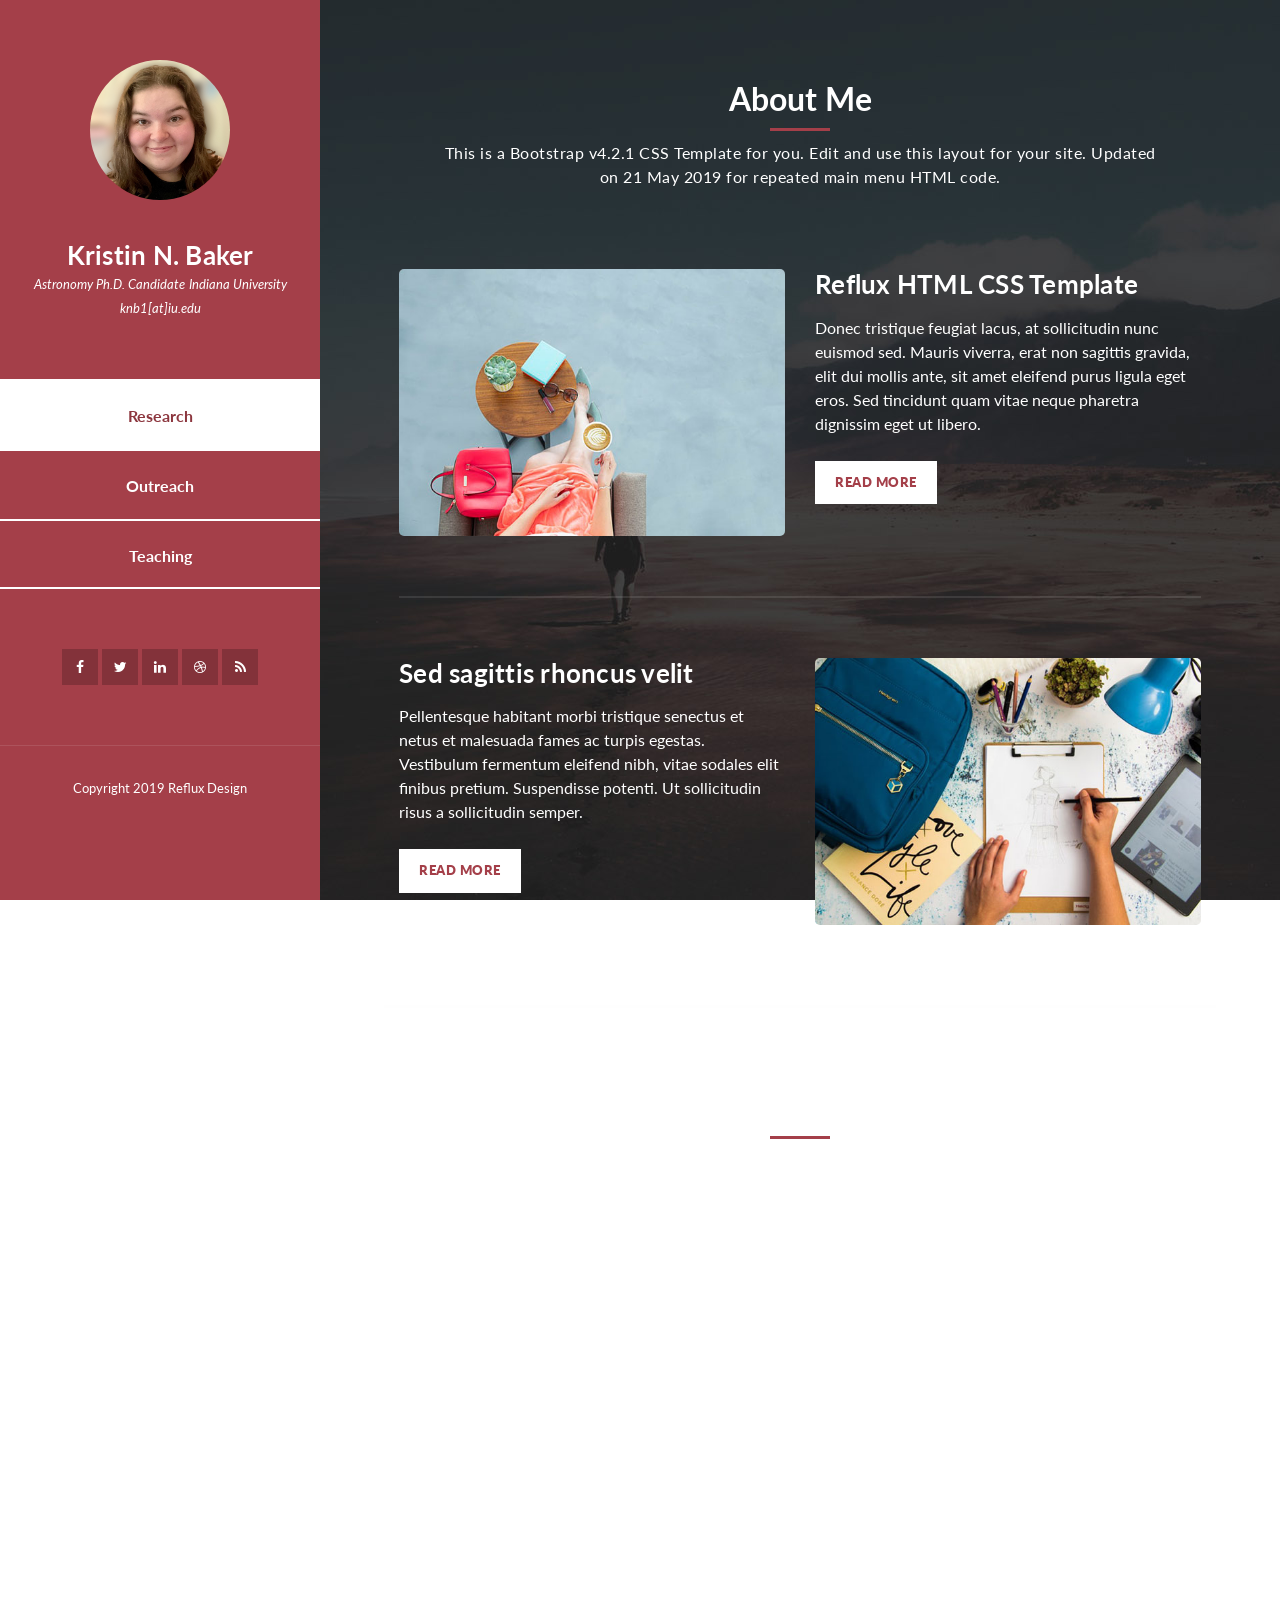
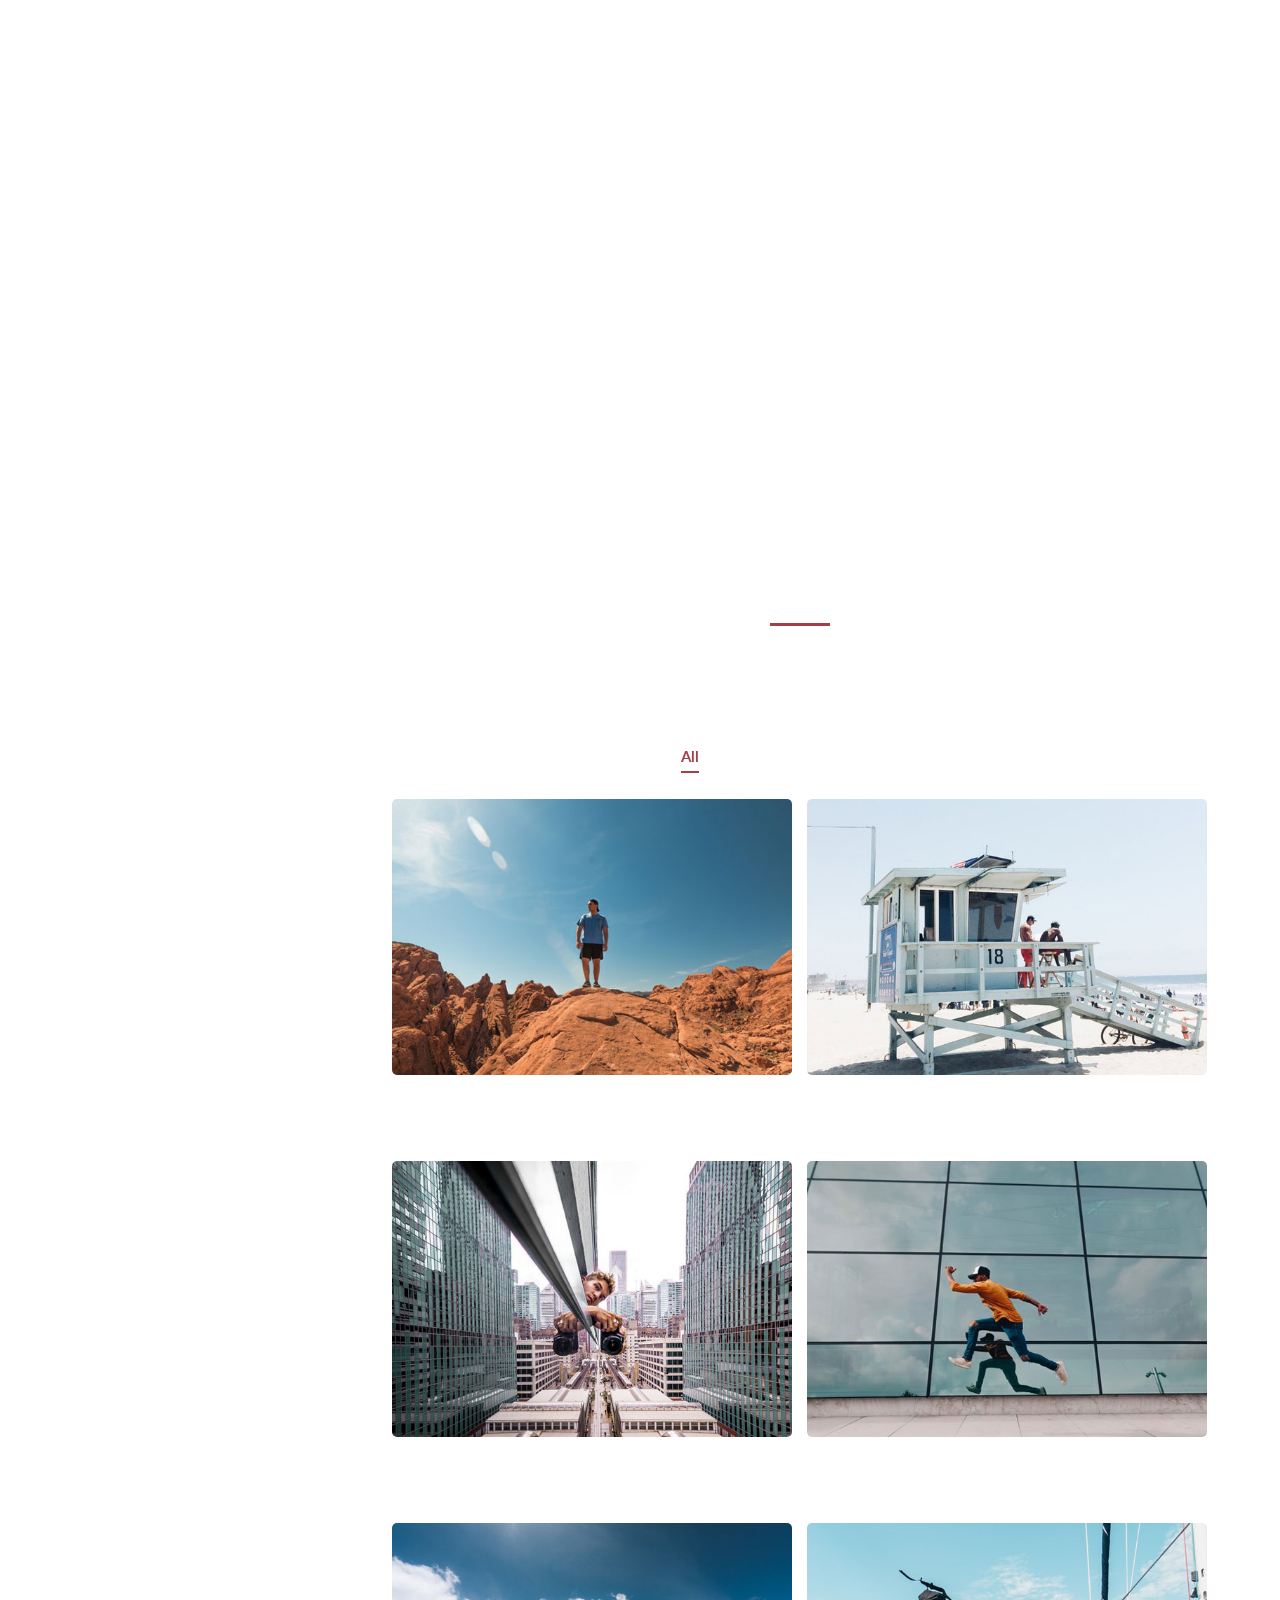
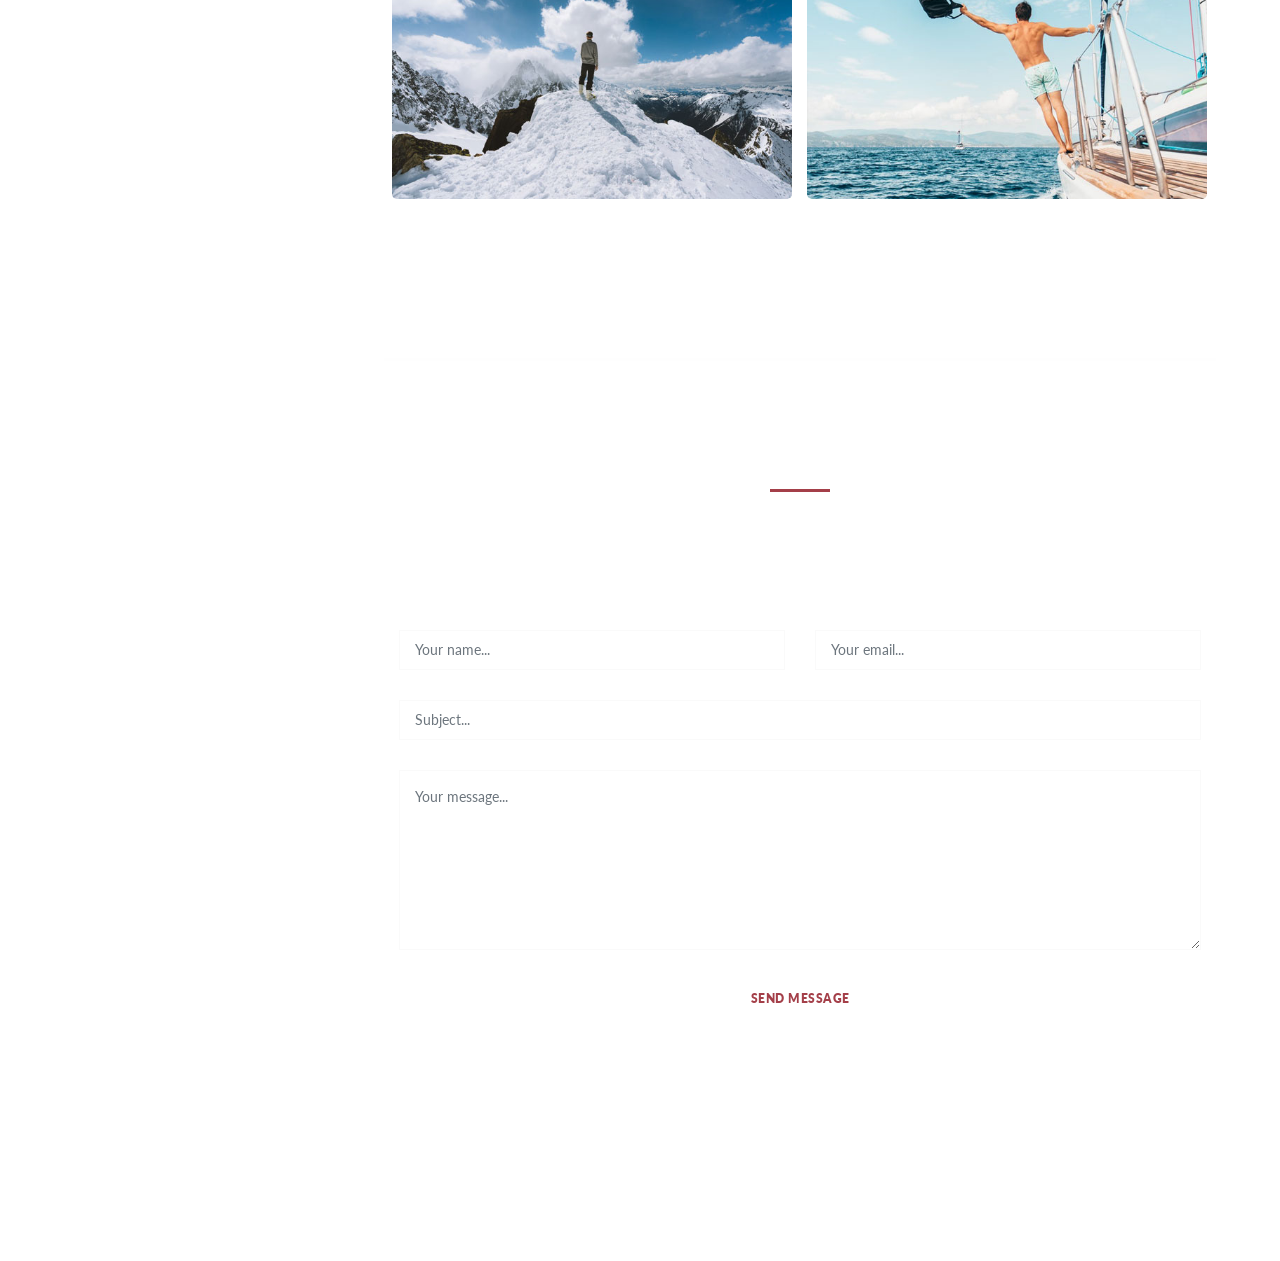
==== index.html @ 273fabc2 "Update index.html" ====
<!DOCTYPE html>
<html lang="en">
  <head>
    <meta charset="utf-8" />
    <meta
      name="viewport"
      content="width=device-width, initial-scale=1, shrink-to-fit=no"
    />
    <meta name="description" content="" />
    <meta name="author" content="" />
    <link
      href="https://fonts.googleapis.com/css?family=Lato:100,300,400,700,900"
      rel="stylesheet"
    />

    <title>Reflux HTML CSS Template</title>
<!--
Reflux Template
https://templatemo.com/tm-531-reflux
-->
    <!-- Bootstrap core CSS -->
    <link href="vendor/bootstrap/css/bootstrap.min.css" rel="stylesheet" />

    <!-- Additional CSS Files -->
    <link rel="stylesheet" href="assets/css/fontawesome.css" />
    <link rel="stylesheet" href="assets/css/templatemo-style.css" />
    <link rel="stylesheet" href="assets/css/owl.css" />
    <link rel="stylesheet" href="assets/css/lightbox.css" />
  </head>

  <body>
    <div id="page-wraper">
      <!-- Sidebar Menu -->
      <div class="responsive-nav">
        <i class="fa fa-bars" id="menu-toggle"></i>
        <div id="menu" class="menu">
          <i class="fa fa-times" id="menu-close"></i>
          <div class="container">
            <div class="image">
              <a href="#"><img src="images/headshot1.png" alt="" /></a>
            </div>
            <div class="author-content">
              <h4>Kristin N. Baker</h4>
              <span>Astronomy Ph.D. Candidate</span>
              <span>Indiana University</span>
              <span>knb1[at]iu.edu</span>

            </div>
            <nav class="main-nav" role="navigation">
              <ul class="main-menu">
                <li><a href="#section1">Research</a></li>
                <li><a href="#section2">Outreach</a></li>
                <li><a href="#section3">Teaching</a></li>
                <!-- <li><a href="#section4">Contact Me</a></li> -->
              </ul>
            </nav>
            <div class="social-network">
              <ul class="soial-icons">
                <li>
                  <a href="https://fb.com/templatemo"
                    ><i class="fa fa-facebook"></i
                  ></a>
                </li>
                <li>
                  <a href="#"><i class="fa fa-twitter"></i></a>
                </li>
                <li>
                  <a href="#"><i class="fa fa-linkedin"></i></a>
                </li>
                <li>
                  <a href="#"><i class="fa fa-dribbble"></i></a>
                </li>
                <li>
                  <a href="#"><i class="fa fa-rss"></i></a>
                </li>
              </ul>
            </div>
            <div class="copyright-text">
              <p>Copyright 2019 Reflux Design</p>
            </div>
          </div>
        </div>
      </div>

      <section class="section about-me" data-section="section1">
        <div class="container">
          <div class="section-heading">
            <h2>About Me</h2>
            <div class="line-dec"></div>
            <span
              >This is a Bootstrap v4.2.1 CSS Template for you. Edit and use
              this layout for your site. Updated on 21 May 2019 for repeated main menu HTML code.</span
            >
          </div>
          <div class="left-image-post">
            <div class="row">
              <div class="col-md-6">
                <div class="left-image">
                  <img src="assets/images/left-image.jpg" alt="" />
                </div>
              </div>
              <div class="col-md-6">
                <div class="right-text">
                  <h4>Reflux HTML CSS Template</h4>
                  <p>
                    Donec tristique feugiat lacus, at sollicitudin nunc euismod
                    sed. Mauris viverra, erat non sagittis gravida, elit dui
                    mollis ante, sit amet eleifend purus ligula eget eros. Sed
                    tincidunt quam vitae neque pharetra dignissim eget ut
                    libero.
                  </p>
                  <div class="white-button">
                    <a href="#">Read More</a>
                  </div>
                </div>
              </div>
            </div>
          </div>
          <div class="right-image-post">
            <div class="row">
              <div class="col-md-6">
                <div class="left-text">
                  <h4>Sed sagittis rhoncus velit</h4>
                  <p>
                    Pellentesque habitant morbi tristique senectus et netus et
                    malesuada fames ac turpis egestas. Vestibulum fermentum
                    eleifend nibh, vitae sodales elit finibus pretium.
                    Suspendisse potenti. Ut sollicitudin risus a sollicitudin
                    semper.
                  </p>
                  <div class="white-button">
                    <a href="#">Read More</a>
                  </div>
                </div>
              </div>
              <div class="col-md-6">
                <div class="right-image">
                  <img src="assets/images/right-image.jpg" alt="" />
                </div>
              </div>
            </div>
          </div>
        </div>
      </section>

      <section class="section my-services" data-section="section2">
        <div class="container">
          <div class="section-heading">
            <h2>What I’m good at?</h2>
            <div class="line-dec"></div>
            <span
              >Curabitur leo felis, rutrum vitae varius eu, malesuada a tortor.
              Vestibulum congue leo et tellus aliquam, eu viverra nulla semper.
              Nullam eu faucibus diam. Donec eget massa ante.</span
            >
          </div>
          <div class="row">
            <div class="col-md-6">
              <div class="service-item">
                <div class="first-service-icon service-icon"></div>
                <h4>HTML5 &amp; CSS3</h4>
                <p>
                  Phasellus non convallis dolor. Integer tempor hendrerit arcu
                  at bibendum. Sed ac ante non metus vehicula congue quis eget
                  eros.
                </p>
              </div>
            </div>
            <div class="col-md-6">
              <div class="service-item">
                <div class="second-service-icon service-icon"></div>
                <h4>Creative Ideas</h4>
                <p>
                  Proin lacus massa, eleifend sed fermentum in, dignissim vel
                  metus. Nunc accumsan leo nec felis porttitor, ultricies
                  faucibus purus mollis.
                </p>
              </div>
            </div>
            <div class="col-md-6">
              <div class="service-item">
                <div class="third-service-icon service-icon"></div>
                <h4>Easy Customize</h4>
                <p>
                  Integer suscipit condimentum aliquet. Nam quis risus metus.
                  Nullam faucibus quam eget arcu pretium tincidunt. Nam libero
                  dui.
                </p>
              </div>
            </div>
            <div class="col-md-6">
              <div class="service-item">
                <div class="fourth-service-icon service-icon"></div>
                <h4>Admin Dashboard</h4>
                <p>
                  Vivamus et dui a massa venenatis fringilla. Proin lacus massa,
                  eleifend sed fermentum in, dignissim vel metus. Nunc accumsan
                  leo nec felis porttitor.
                </p>
              </div>
            </div>
          </div>
        </div>
      </section>

      <section class="section my-work" data-section="section3">
        <div class="container">
          <div class="section-heading">
            <h2>My Work</h2>
            <div class="line-dec"></div>
            <span
              >Aenean sollicitudin ex mauris, lobortis lobortis diam euismod sit
              amet. Duis ac elit vulputate, lobortis arcu quis, vehicula
              mauris.</span
            >
          </div>
          <div class="row">
            <div class="isotope-wrapper">
              <form class="isotope-toolbar">
                <label
                  ><input
                    type="radio"
                    data-type="*"
                    checked=""
                    name="isotope-filter"
                  />
                  <span>all</span></label
                >
                <label
                  ><input
                    type="radio"
                    data-type="people"
                    name="isotope-filter"
                  />
                  <span>people</span></label
                >
                <label
                  ><input
                    type="radio"
                    data-type="nature"
                    name="isotope-filter"
                  />
                  <span>nature</span></label
                >
                <label
                  ><input
                    type="radio"
                    data-type="animals"
                    name="isotope-filter"
                  />
                  <span>animals</span></label
                >
              </form>
              <div class="isotope-box">
                <div class="isotope-item" data-type="nature">
                  <figure class="snip1321">
                    <img
                      src="assets/images/portfolio-01.jpg"
                      alt="sq-sample26"
                    />
                    <figcaption>
                      <a
                        href="assets/images/portfolio-01.jpg"
                        data-lightbox="image-1"
                        data-title="Caption"
                        ><i class="fa fa-search"></i
                      ></a>
                      <h4>First Title</h4>
                      <span>free to use our template</span>
                    </figcaption>
                  </figure>
                </div>

                <div class="isotope-item" data-type="people">
                  <figure class="snip1321">
                    <img
                      src="assets/images/portfolio-02.jpg"
                      alt="sq-sample26"
                    />
                    <figcaption>
                      <a
                        href="assets/images/portfolio-02.jpg"
                        data-lightbox="image-1"
                        data-title="Caption"
                        ><i class="fa fa-search"></i
                      ></a>
                      <h4>Second Title</h4>
                      <span>please tell your friends</span>
                    </figcaption>
                  </figure>
                </div>

                <div class="isotope-item" data-type="animals">
                  <figure class="snip1321">
                    <img
                      src="assets/images/portfolio-03.jpg"
                      alt="sq-sample26"
                    />
                    <figcaption>
                      <a
                        href="assets/images/portfolio-03.jpg"
                        data-lightbox="image-1"
                        data-title="Caption"
                        ><i class="fa fa-search"></i
                      ></a>
                      <h4>Item Third</h4>
                      <span>customize anything</span>
                    </figcaption>
                  </figure>
                </div>

                <div class="isotope-item" data-type="people">
                  <figure class="snip1321">
                    <img
                      src="assets/images/portfolio-04.jpg"
                      alt="sq-sample26"
                    />
                    <figcaption>
                      <a
                        href="assets/images/portfolio-04.jpg"
                        data-lightbox="image-1"
                        data-title="Caption"
                        ><i class="fa fa-search"></i
                      ></a>
                      <h4>Item Fourth</h4>
                      <span>Re-distribution not allowed</span>
                    </figcaption>
                  </figure>
                </div>

                <div class="isotope-item" data-type="nature">
                  <figure class="snip1321">
                    <img
                      src="assets/images/portfolio-05.jpg"
                      alt="sq-sample26"
                    />
                    <figcaption>
                      <a
                        href="assets/images/portfolio-05.jpg"
                        data-lightbox="image-1"
                        data-title="Caption"
                        ><i class="fa fa-search"></i
                      ></a>
                      <h4>Fifth Awesome</h4>
                      <span>Ut sollicitudin risus</span>
                    </figcaption>
                  </figure>
                </div>

                <div class="isotope-item" data-type="animals">
                  <figure class="snip1321">
                    <img
                      src="assets/images/portfolio-06.jpg"
                      alt="sq-sample26"
                    />
                    <figcaption>
                      <a
                        href="assets/images/portfolio-06.jpg"
                        data-lightbox="image-1"
                        data-title="Caption"
                        ><i class="fa fa-search"></i
                      ></a>
                      <h4>Awesome Sixth</h4>
                      <span>Donec eget massa ante</span>
                    </figcaption>
                  </figure>
                </div>
              </div>
            </div>
          </div>
        </div>
      </section>

      <section class="section contact-me" data-section="section4">
        <div class="container">
          <div class="section-heading">
            <h2>Contact Me</h2>
            <div class="line-dec"></div>
            <span
              >Fusce eget nibh nec justo interdum condimentum. Morbi justo ex,
              efficitur at ante ac, tincidunt maximus ligula. Lorem ipsum dolor
              sit amet, consectetur adipiscing elit.</span
            >
          </div>
          <div class="row">
            <div class="right-content">
              <div class="container">
                <form id="contact" action="" method="post">
                  <div class="row">
                    <div class="col-md-6">
                      <fieldset>
                        <input
                          name="name"
                          type="text"
                          class="form-control"
                          id="name"
                          placeholder="Your name..."
                          required=""
                        />
                      </fieldset>
                    </div>
                    <div class="col-md-6">
                      <fieldset>
                        <input
                          name="email"
                          type="text"
                          class="form-control"
                          id="email"
                          placeholder="Your email..."
                          required=""
                        />
                      </fieldset>
                    </div>
                    <div class="col-md-12">
                      <fieldset>
                        <input
                          name="subject"
                          type="text"
                          class="form-control"
                          id="subject"
                          placeholder="Subject..."
                          required=""
                        />
                      </fieldset>
                    </div>
                    <div class="col-md-12">
                      <fieldset>
                        <textarea
                          name="message"
                          rows="6"
                          class="form-control"
                          id="message"
                          placeholder="Your message..."
                          required=""
                        ></textarea>
                      </fieldset>
                    </div>
                    <div class="col-md-12">
                      <fieldset>
                        <button type="submit" id="form-submit" class="button">
                          Send Message
                        </button>
                      </fieldset>
                    </div>
                  </div>
                </form>
              </div>
            </div>
          </div>
        </div>
      </section>
    </div>

    <!-- Scripts -->
    <!-- Bootstrap core JavaScript -->
    <script src="vendor/jquery/jquery.min.js"></script>
    <script src="vendor/bootstrap/js/bootstrap.bundle.min.js"></script>

    <script src="assets/js/isotope.min.js"></script>
    <script src="assets/js/owl-carousel.js"></script>
    <script src="assets/js/lightbox.js"></script>
    <script src="assets/js/custom.js"></script>
    <script>
      //according to loftblog tut
      $(".main-menu li:first").addClass("active");

      var showSection = function showSection(section, isAnimate) {
        var direction = section.replace(/#/, ""),
          reqSection = $(".section").filter(
            '[data-section="' + direction + '"]'
          ),
          reqSectionPos = reqSection.offset().top - 0;

        if (isAnimate) {
          $("body, html").animate(
            {
              scrollTop: reqSectionPos
            },
            800
          );
        } else {
          $("body, html").scrollTop(reqSectionPos);
        }
      };

      var checkSection = function checkSection() {
        $(".section").each(function() {
          var $this = $(this),
            topEdge = $this.offset().top - 80,
            bottomEdge = topEdge + $this.height(),
            wScroll = $(window).scrollTop();
          if (topEdge < wScroll && bottomEdge > wScroll) {
            var currentId = $this.data("section"),
              reqLink = $("a").filter("[href*=\\#" + currentId + "]");
            reqLink
              .closest("li")
              .addClass("active")
              .siblings()
              .removeClass("active");
          }
        });
      };

      $(".main-menu").on("click", "a", function(e) {
        e.preventDefault();
        showSection($(this).attr("href"), true);
      });

      $(window).scroll(function() {
        checkSection();
      });
    </script>
  </body>
</html>
---- assets/css/templatemo-style.css ----
/*

Reflux Template

https://templatemo.com/tm-531-reflux

*/

@import url(fontawesome.css);
@import url("https://fonts.googleapis.com/css?family=Lato:100,300,400,700,900");
body {
    font-family: 'Lato', sans-serif;
}

#page-wraper {
    background: url(../images/page-bg.jpg) no-repeat center center fixed;
    -webkit-background-size: cover;
    -moz-background-size: cover;
    -o-background-size: cover;
    background-size: cover;
    width: 100%;
}


/* Basic */

body {
    overflow-x: hidden;
}

input,
select,
textarea {
    outline: none;
}

a,
a:hover {
    text-decoration: none;
}

p {
    font-size: 16px;
    line-height: 24px;
    color: #fff;
}

h4 {
    font-size: 26px;
    font-weight: 700;
    color: #fff;
    letter-spacing: 0.25px;
}

img {
    width: 100%;
    overflow: hidden;
}

ul {
    padding: 0;
    margin: 0;
    list-style: none;
}

ul li {
    display: inline-block;
}

html {
    -webkit-box-sizing: border-box;
    -moz-box-sizing: border-box;
    box-sizing: border-box;
}

*,
*:before,
*:after {
    -webkit-box-sizing: inherit;
    -moz-box-sizing: inherit;
    box-sizing: inherit;
}

.clearfix {
    zoom: 1;
}

.clearfix:before,
.clearfix:after {
    content: "";
    display: table;
}

.clearfix:after {
    clear: both;
}

.container {
    margin: 0 auto;
}

.main-nav {
    text-align: center;
}

.main-nav li:last-child a {
    border-bottom: 2px solid #fff;
}

.main-nav li {
    display: block;
}

.main-nav li a {
    height: 70px;
    line-height: 70px;
    display: inline-block;
    font-size: 16px;
    font-weight: 700;
    color: #fff;
    width: 100%;
    transition: all 0.5s;
    border-top: 2px solid #fff;
}

.main-nav li:hover a,
.main-nav li.active a {
    background: #fff;
    color: #8c363e;
}

/* Sidebar Menu */

.menu .image {
    margin-top: 60px;
}

.menu .image img {
    width: 140px;
    height: 140px;
    border-radius: 50%;
    text-align: center;
}

.menu .author-content {
    margin: 40px 0px 60px 0px;
}

.menu .author-content h4 {
    margin-bottom: 0px;
}

.menu .author-content span {
    font-size: 13px;
    font-style: italic;
    color: #fff;
}

.menu .social-network {
    margin-top: 60px;
}

.menu .social-network ul li {
    margin: 0 3px;
}

.menu .social-network ul li a {
    width: 40px;
    height: 40px;
    display: inline-block;
    text-align: center;
    line-height: 40px;
    background-color: rgba(0, 0, 0, 0.2);
    color: #fff;
    font-size: 14px;
    transition: all 0.5s;
}

.menu .social-network ul li a:hover {
    background-color: #fff;
    color: #a43f49;
}

.menu .copyright-text {
    position: relative;
    margin-top: 60px;
}

.menu .copyright-text p {
    border-top: 1px solid rgba(250, 250, 250, 0.1);
    display: inline-block;
    width: 100%;
    padding-left: 30px;
    padding-right: 30px;
    padding-top: 30px;
    font-size: 13px;
}

.menu:before,
.menu:after {
    content: "";
    display: table;
}

.menu:after {
    clear: both;
}

.menu a {
    text-decoration: none;
    color: inherit;
}

.menu {
    text-align: center;
}

.menu::-webkit-scrollbar {
    display: none;
}

.menu {
    left: 10%;
  -webkit-transition: -webkit-transform 233ms cubic-bezier(0, 0, 0.21, 1);
  -webkit-overflow-scrolling: touch;
  background-color: #a43f49;
  box-sizing: border-box;
  height: 100vh;  
  max-height: 100vh !important;
  max-width: 80vw !important;
  min-width: 45px !important;
  outline: none;
  overflow-x: hidden !important;
  overflow-y: auto !important;
  padding: 0;
  position: fixed !important;
  top: calc(0px);  
  width: 20%;
  will-change: transform;
  z-index: 9999 !important;
}

.menu-toggle {
  color: #fff;
  cursor: pointer;
  font-size: 25px;
  position: fixed;
  right: 25px;
  top: 25px;
}

#menu-toggle {
    z-index: 999;
    cursor: pointer;
    position: fixed;
    top: 0;
    left: 0;
    color: #a43f49;
    background-color: #fff;
    width: 60px;
    height: 60px;
    text-align: center;
    display: inline-block;
    line-height: 60px;
}

.menu-close {
  cursor: pointer;
}

#menu-close {
    cursor: pointer;
    text-align: right;
    color: #a43f49;
    background-color: #fff;
    width: 100%;
    height: 60px;
    text-align: center;
    display: inline-block;
    line-height: 60px;
}


/* Section */

.section {
    color: #fff;
    width: 55%;
    right: 10%;
    left: 35%;
    position: relative;
    min-height: 100vh;
    padding-bottom: 80px;
    border-bottom: 3px solid rgba(250, 250, 250, 0.25);
}

.section-heading {
    text-align: center;
    padding: 80px 45px;
}

.section-heading h2 {
    font-size: 32px;
    font-weight: 700;
    color: #fff;
}

.section-heading .line-dec {
    width: 60px;
    height: 3px;
    background-color: #a43f49;
    margin: 10px auto;
}

.section-heading span {
    margin-top: 5px;
    font-size: 16px;
    color: #fff;
    letter-spacing: 0.5px;
}


/* Buttons */

.white-button a {
    display: inline-block;
    padding: 12px 20px;
    background-color: #fff;
    color: #a43f49;
    font-size: 13px;
    font-weight: 800;
    letter-spacing: 0.5px;
    text-transform: uppercase;
    transition: all 0.5s;
}

.white-button a:hover {
    background-color: #a43f49;
    color: #fff;
}

button {
    display: inline-block;
    padding: 10px 20px;
    background-color: #fff;
    color: #a43f49;
    font-size: 12px;
    font-weight: 800;
    letter-spacing: 0.5px;
    text-transform: uppercase;
    transition: all 0.5s;
    border: none;
    outline: none;
    cursor: pointer;
}

button:hover {
    outline: none;
    background-color: #a43f49;
    color: #fff;
}


/* Left & Right Post */

.right-image-post {
    margin-top: 60px;
    padding-top: 60px;
    border-top: 2px solid rgba(250, 250, 250, 0.1);
}

.left-image img,
.right-image img {
    border-radius: 5px;
}

.right-image-post h4,
.left-image-post h4 {
    margin-top: 30px;
}

.right-image-post p,
.left-image-post p {
    margin-top: 20px;
}

.right-image-post .white-button,
.left-image-post .white-button {
    margin-top: 30px;
}


/* Services */

.my-services .col-md-6 {
    padding-left: 5px;
    padding-right: 5px;
}

.service-item {
    margin-bottom: 10px;
    padding: 50px;
    background-color: rgba(250, 250, 250, 0.1);
    transition: all 0.5s;
}

.service-item h4 {
    transition: all 0.5s;
}

.service-item p {
    transition: all 0.5s;
}

.service-item:hover {
    background-color: rgba(250, 250, 250, 1);
}

.service-item:hover h4 {
    color: #1e1e1e;
}

.service-item:hover p {
    color: #4a4a4a;
}

.service-item .service-icon {
    width: 70px;
    height: 70px;
    display: inline-block;
    margin-bottom: 30px;
    background-size: cover;
    background-repeat: no-repeat;
    transition: all 0.5s;
}

.service-item .first-service-icon {
    background-image: url(../images/first-white-icon.png);
}

.service-item:hover .first-service-icon {
    background-image: url(../images/first-main-icon.png);
}

.service-item .second-service-icon {
    background-image: url(../images/second-white-icon.png);
}

.service-item:hover .second-service-icon {
    background-image: url(../images/second-main-icon.png);
}

.service-item .third-service-icon {
    background-image: url(../images/third-white-icon.png);
}

.service-item:hover .third-service-icon {
    background-image: url(../images/third-main-icon.png);
}

.service-item .fourth-service-icon {
    background-image: url(../images/fourth-white-icon.png);
}

.service-item:hover .fourth-service-icon {
    background-image: url(../images/fourth-main-icon.png);
}


/* My Work */

section.my-work .section-heading {
    text-align: center;
    padding: 80px 45px 50px 45px;
}

.isotope-wrapper {
    position: relative;
    width: 100%;
    margin: auto;
}

.isotope-toolbar input[type="radio"] {
    display: none;
}

.isotope-toolbar span {
    text-transform: capitalize;
    display: inline-block;
    margin-right: 15px;
    padding-bottom: 3px;
    font-size: 15px;
    font-weight: 700;
    border-bottom: 2px solid transparent;
    transform: ease-in-out 0.5s;
    cursor: pointer;
}

.isotope-toolbar input[type="radio"]:checked + span {
    color: #a43f49;
    border-bottom: 2px solid #a43f49;
}

.isotope-box {
    position: relative;
    width: 100%;
}

.isotope-toolbar {
    text-align: center;
    margin: 10px;
}

.isotope-toolbar p {
    border-top: 1px solid #fff;
    padding-top: 15px;
}

.isotope-toolbar a {
    color: #fff;
}

.isotope-item {
    position: relative;
    width: 48%;
    margin: 1%;
    border-bottom: 2px solid rgba(250,250,250,0.1);
    padding-bottom: 30px;
    margin-bottom: 30px;
}

.isotope-item img {
    top: 0;
    left: 0;
    width: 100%;
    height: 100%;
    border-radius: 5px;
}

.lazyload {
    background: #f7f7f7;
}

.lazyloading {
    background: #f7f7f7 url(//afarkas.github.io/lazysizes/assets/imgs/loader.gif) no-repeat center;
    min-height: 60px;
}

figure.snip1321 {
  overflow: hidden;
  text-align: center;
  -webkit-perspective: 50em;
  perspective: 50em;
}
figure.snip1321 * {
  -webkit-box-sizing: padding-box;
  box-sizing: padding-box;
  -webkit-transition: all 0.2s ease-out;
  transition: all 0.2s ease-out;
}
figure.snip1321 figcaption {
  top: 50%;
  left: 20px;
  right: 20px;
  position: absolute;
  opacity: 0;
  z-index: 1;
}
figure.snip1321 h4 {
    margin-top: 15px;
  margin-bottom: 5px;
  color: #232323;
}
figure.snip1321 span {
    font-size: 14px;
    font-style: italic;
    display: block;
    color: #7a7a7a;
}
figure.snip1321 i {
  position: relative!important;
  font-size: 18px;
  background-color: #a43f49;
  width: 40px;
  height: 40px;
  display: inline-block;
  text-align: center;
  line-height: 40px;
  border-radius: 5px;
  color: #fff;
}
figure.snip1321:after {
  background-color: #ffffff;
  position: absolute;
  content: "";
  display: block;
  top: 20px;
  left: 20px;
  right: 20px;
  bottom: 20px;
  -webkit-transition: all 0.4s ease-in-out;
  transition: all 0.4s ease-in-out;
  -webkit-transform: rotateX(-90deg);
  transform: rotateX(-90deg);
  -webkit-transform-origin: 50% 50%;
  -ms-transform-origin: 50% 50%;
  transform-origin: 50% 50%;
  opacity: 0;
}
figure.snip1321 a {
  left: 0;
  right: 0;
  top: 0;
  bottom: 0;
  z-index: 1;
}
figure.snip1321:hover figcaption,
figure.snip1321.hover figcaption {
  -webkit-transform: translateY(-50%);
  transform: translateY(-50%);
  opacity: 1;
  -webkit-transition-delay: 0.2s;
  transition-delay: 0.2s;
}
figure.snip1321:hover:after,
figure.snip1321.hover:after {
  -webkit-transform: rotateX(0);
  transform: rotateX(0);
  opacity: 0.9;
}


/* Contact Me */

section.contact-me {
    border-bottom: none;
}

#contact input {
    background-color: rgba(250,250,250,0.1);
    border: 1px solid rgba(250,250,250,1);
    border-radius: 0px;
    margin-bottom: 30px;
    color: #fff;
    font-size: 14px;
    height: 40px;
    line-height: 40px;
    width: 100%;
    padding-left: 15px;
}

#contact input:focus {
    outline: none;
    box-shadow: none;
}

#contact textarea {
    background-color: rgba(250,250,250,0.1);
    border: 1px solid rgba(250,250,250,1);
    border-radius: 0px;
    margin-bottom: 30px;
    color: #fff;
    font-size: 14px;
    height: 180px;
    max-height: 220px;
    line-height: 40px;
    width: 100%;
    padding-left: 15px;
}

#contact textarea:focus {
    outline: none;
    box-shadow: none;
}

#contact {
    text-align: center;
}

@media screen and (max-width: 1680px) {
    .menu {
        left: 5%;
    }

    .section {
        color: #fff;
        width: 65%;
        right: 5%;
        left: 30%;
    }
}

@media screen and (max-width: 1680px) and (min-width: 846px) { 
    .menu .social-network ul li a {
        width: 36px;
        height: 36px;
        line-height: 36px;
    }

    .menu .social-network ul li {
        margin: 0;
    }

    .menu .image {
        margin-top: 60px;
    }
}

@media screen and (max-width: 1280px) {
    .menu {
        left: 0%;
    }

    .right-image-post h4,
    .left-image-post h4 {
        margin-top: 0px;
    }

    .right-image-post p,
    .left-image-post p {
        margin-top: 15px;
    }

    .right-image-post .white-button,
    .left-image-post .white-button {
        margin-top: 25px;
    }

}

.menu .container {
    padding-left: 0;
    padding-right: 0;
}

@media screen and (max-width: 1280px) and (min-width: 846px) {
    .menu {
        width: 25%;
    }
}

#menu-toggle,
#menu-close {
    display: none;
}  

@media screen and (max-width: 845px) {        
    #menu-toggle,
    #menu-close {
        display: inline-block;
    }    

    .menu {        
        width: 320px;
        -webkit-transform: translateX(-100%) !important;
        transform: translateX(-100%) !important;
        transition: -webkit-transform 233ms cubic-bezier(0, 0, 0.21, 1);
        transition: transform 233ms cubic-bezier(0, 0, 0.21, 1);
        transition: transform 233ms cubic-bezier(0, 0, 0.21, 1), -webkit-transform 233ms cubic-bezier(0, 0, 0.21, 1);
    }

    .menu .image {
        margin-top: 40px;        
    }

    .menu .image img {
        width: 120px;
        height: 120px;
    }

    .menu .author-content {
        margin: 20px 0px 40px 0px;
    }

    .menu .container {
        padding-left: 15px;
        padding-right: 15px;
    }

    .menu.open {
        display: inline-block;
        -webkit-transform: translateX(0) !important;
                transform: translateX(0) !important;
    }

    .responsive-nav {
        display: inline-block;
    }
    .section {
        width: 94%;
        right: 3%;
        left: 3%;
    }
    .isotope-item {
        width: 94%;
        margin: 3%;
    }
    .left-image-post img {
        margin-bottom: 30px;
    }
    .right-image-post img {
        margin-top: 30px;
    }
    .isotope-item {
        border-bottom: none;
        text-align: center;
    }
    .isotope-toolbar {
        margin-bottom: 20px;
    }
}
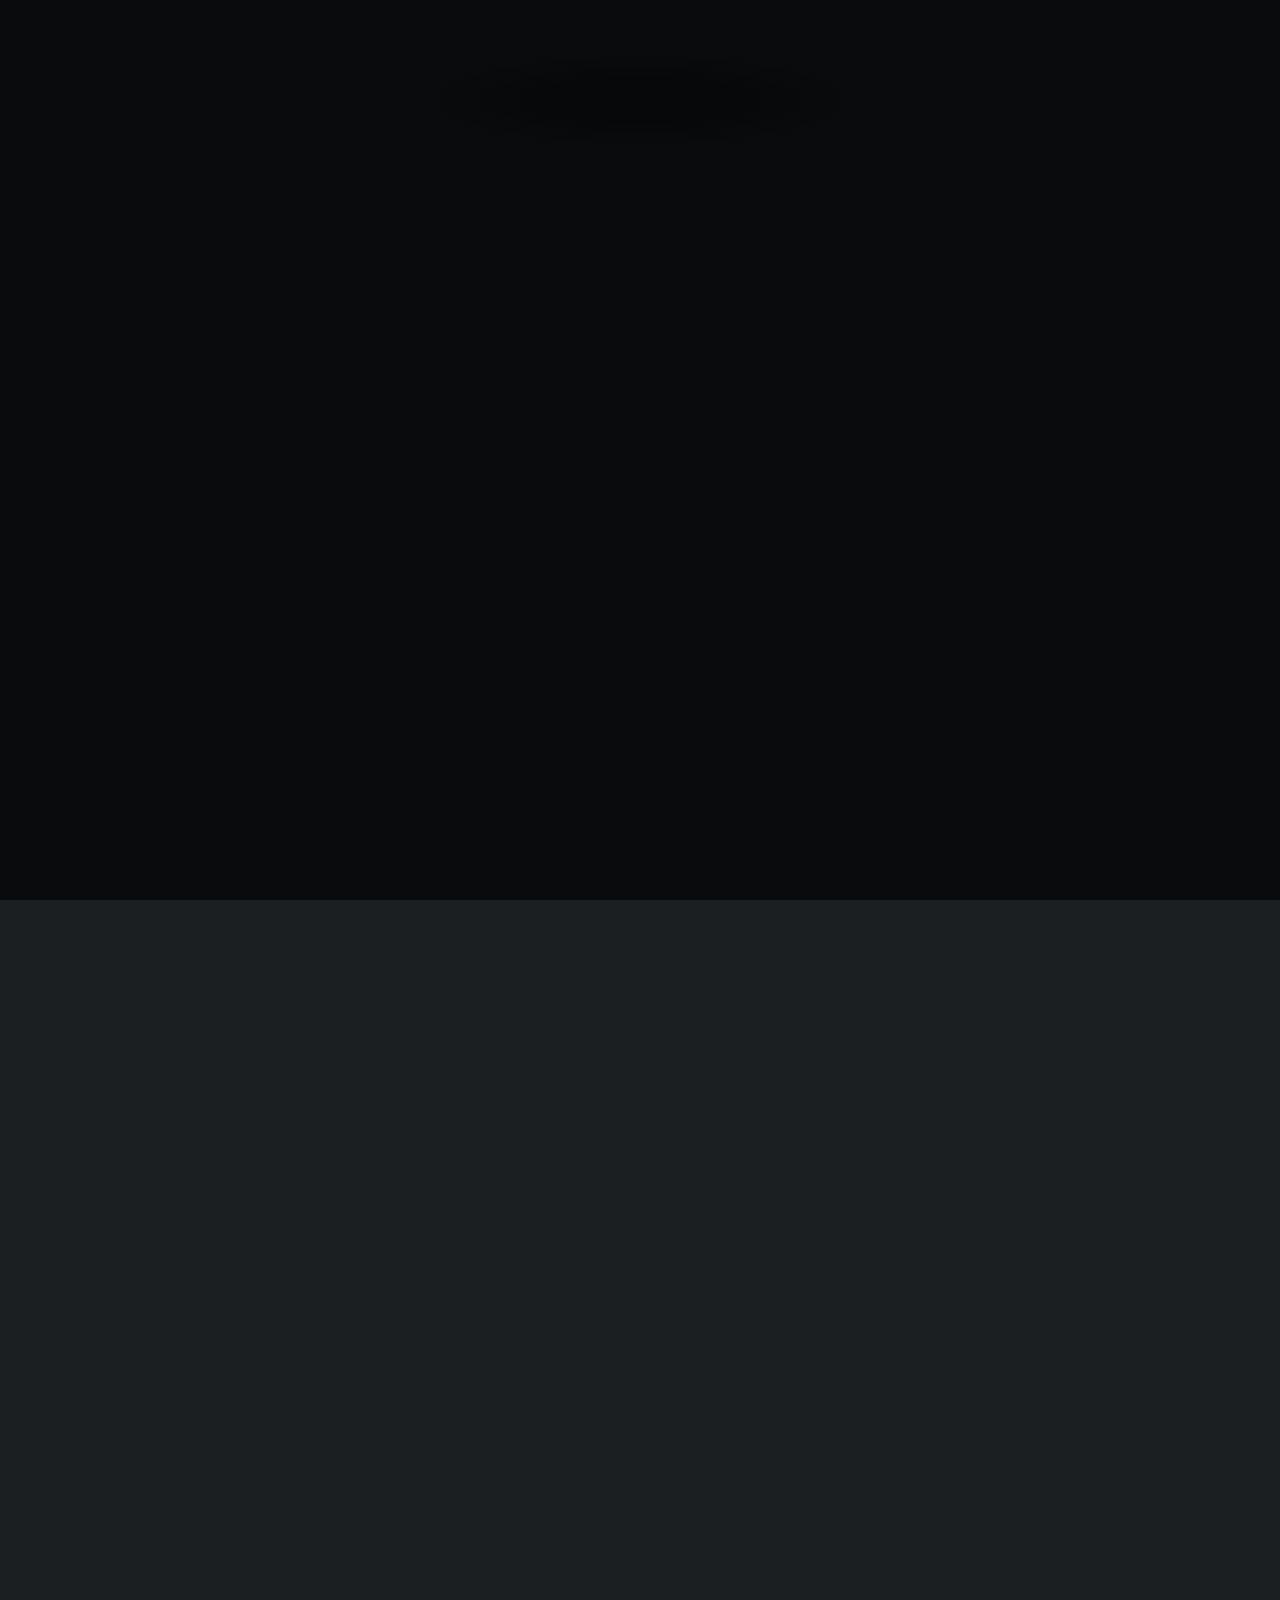
==== commit 0ac872ad: "Rename index_old.html to index.html" ====
--- a/index.html
+++ b/index.html
@@ -1,514 +1,279 @@
-<!DOCTYPE html>
-<html lang="en">
-  <head>
-    <meta charset="utf-8" />
-    <meta
-      name="viewport"
-      content="width=device-width, initial-scale=1, shrink-to-fit=no"
-    />
-    <meta name="description" content="" />
-    <meta name="author" content="" />
-    <link
-      href="https://fonts.googleapis.com/css?family=Lato:100,300,400,700,900"
-      rel="stylesheet"
-    />
-
-    <title>Reflux HTML CSS Template</title>
+<!DOCTYPE HTML>
 <!--
-Reflux Template
-https://templatemo.com/tm-531-reflux
+	Dimension by HTML5 UP
+	html5up.net | @ajlkn
+	Free for personal and commercial use under the CCA 3.0 license (html5up.net/license)
 -->
-    <!-- Bootstrap core CSS -->
-    <link href="vendor/bootstrap/css/bootstrap.min.css" rel="stylesheet" />
-
-    <!-- Additional CSS Files -->
-    <link rel="stylesheet" href="assets/css/fontawesome.css" />
-    <link rel="stylesheet" href="assets/css/templatemo-style.css" />
-    <link rel="stylesheet" href="assets/css/owl.css" />
-    <link rel="stylesheet" href="assets/css/lightbox.css" />
-  </head>
-
-  <body>
-    <div id="page-wraper">
-      <!-- Sidebar Menu -->
-      <div class="responsive-nav">
-        <i class="fa fa-bars" id="menu-toggle"></i>
-        <div id="menu" class="menu">
-          <i class="fa fa-times" id="menu-close"></i>
-          <div class="container">
-            <div class="image">
-              <a href="#"><img src="images/headshot1.png" alt="" /></a>
-            </div>
-            <div class="author-content">
-              <h4>Kristin N. Baker</h4>
-              <span>Astronomy Ph.D. Candidate</span>
-              <span>Indiana University</span>
-              <span>knb1[at]iu.edu</span>
-
-            </div>
-            <nav class="main-nav" role="navigation">
-              <ul class="main-menu">
-                <li><a href="#section1">Research</a></li>
-                <li><a href="#section2">Outreach</a></li>
-                <li><a href="#section3">Teaching</a></li>
-                <!-- <li><a href="#section4">Contact Me</a></li> -->
-              </ul>
-            </nav>
-            <div class="social-network">
-              <ul class="soial-icons">
-                <li>
-                  <a href="https://fb.com/templatemo"
-                    ><i class="fa fa-facebook"></i
-                  ></a>
-                </li>
-                <li>
-                  <a href="#"><i class="fa fa-twitter"></i></a>
-                </li>
-                <li>
-                  <a href="#"><i class="fa fa-linkedin"></i></a>
-                </li>
-                <li>
-                  <a href="#"><i class="fa fa-dribbble"></i></a>
-                </li>
-                <li>
-                  <a href="#"><i class="fa fa-rss"></i></a>
-                </li>
-              </ul>
-            </div>
-            <div class="copyright-text">
-              <p>Copyright 2019 Reflux Design</p>
-            </div>
-          </div>
-        </div>
-      </div>
-
-      <section class="section about-me" data-section="section1">
-        <div class="container">
-          <div class="section-heading">
-            <h2>About Me</h2>
-            <div class="line-dec"></div>
-            <span
-              >This is a Bootstrap v4.2.1 CSS Template for you. Edit and use
-              this layout for your site. Updated on 21 May 2019 for repeated main menu HTML code.</span
-            >
-          </div>
-          <div class="left-image-post">
-            <div class="row">
-              <div class="col-md-6">
-                <div class="left-image">
-                  <img src="assets/images/left-image.jpg" alt="" />
-                </div>
-              </div>
-              <div class="col-md-6">
-                <div class="right-text">
-                  <h4>Reflux HTML CSS Template</h4>
-                  <p>
-                    Donec tristique feugiat lacus, at sollicitudin nunc euismod
-                    sed. Mauris viverra, erat non sagittis gravida, elit dui
-                    mollis ante, sit amet eleifend purus ligula eget eros. Sed
-                    tincidunt quam vitae neque pharetra dignissim eget ut
-                    libero.
-                  </p>
-                  <div class="white-button">
-                    <a href="#">Read More</a>
-                  </div>
-                </div>
-              </div>
-            </div>
-          </div>
-          <div class="right-image-post">
-            <div class="row">
-              <div class="col-md-6">
-                <div class="left-text">
-                  <h4>Sed sagittis rhoncus velit</h4>
-                  <p>
-                    Pellentesque habitant morbi tristique senectus et netus et
-                    malesuada fames ac turpis egestas. Vestibulum fermentum
-                    eleifend nibh, vitae sodales elit finibus pretium.
-                    Suspendisse potenti. Ut sollicitudin risus a sollicitudin
-                    semper.
-                  </p>
-                  <div class="white-button">
-                    <a href="#">Read More</a>
-                  </div>
-                </div>
-              </div>
-              <div class="col-md-6">
-                <div class="right-image">
-                  <img src="assets/images/right-image.jpg" alt="" />
-                </div>
-              </div>
-            </div>
-          </div>
-        </div>
-      </section>
-
-      <section class="section my-services" data-section="section2">
-        <div class="container">
-          <div class="section-heading">
-            <h2>What I’m good at?</h2>
-            <div class="line-dec"></div>
-            <span
-              >Curabitur leo felis, rutrum vitae varius eu, malesuada a tortor.
-              Vestibulum congue leo et tellus aliquam, eu viverra nulla semper.
-              Nullam eu faucibus diam. Donec eget massa ante.</span
-            >
-          </div>
-          <div class="row">
-            <div class="col-md-6">
-              <div class="service-item">
-                <div class="first-service-icon service-icon"></div>
-                <h4>HTML5 &amp; CSS3</h4>
-                <p>
-                  Phasellus non convallis dolor. Integer tempor hendrerit arcu
-                  at bibendum. Sed ac ante non metus vehicula congue quis eget
-                  eros.
-                </p>
-              </div>
-            </div>
-            <div class="col-md-6">
-              <div class="service-item">
-                <div class="second-service-icon service-icon"></div>
-                <h4>Creative Ideas</h4>
-                <p>
-                  Proin lacus massa, eleifend sed fermentum in, dignissim vel
-                  metus. Nunc accumsan leo nec felis porttitor, ultricies
-                  faucibus purus mollis.
-                </p>
-              </div>
-            </div>
-            <div class="col-md-6">
-              <div class="service-item">
-                <div class="third-service-icon service-icon"></div>
-                <h4>Easy Customize</h4>
-                <p>
-                  Integer suscipit condimentum aliquet. Nam quis risus metus.
-                  Nullam faucibus quam eget arcu pretium tincidunt. Nam libero
-                  dui.
-                </p>
-              </div>
-            </div>
-            <div class="col-md-6">
-              <div class="service-item">
-                <div class="fourth-service-icon service-icon"></div>
-                <h4>Admin Dashboard</h4>
-                <p>
-                  Vivamus et dui a massa venenatis fringilla. Proin lacus massa,
-                  eleifend sed fermentum in, dignissim vel metus. Nunc accumsan
-                  leo nec felis porttitor.
-                </p>
-              </div>
-            </div>
-          </div>
-        </div>
-      </section>
-
-      <section class="section my-work" data-section="section3">
-        <div class="container">
-          <div class="section-heading">
-            <h2>My Work</h2>
-            <div class="line-dec"></div>
-            <span
-              >Aenean sollicitudin ex mauris, lobortis lobortis diam euismod sit
-              amet. Duis ac elit vulputate, lobortis arcu quis, vehicula
-              mauris.</span
-            >
-          </div>
-          <div class="row">
-            <div class="isotope-wrapper">
-              <form class="isotope-toolbar">
-                <label
-                  ><input
-                    type="radio"
-                    data-type="*"
-                    checked=""
-                    name="isotope-filter"
-                  />
-                  <span>all</span></label
-                >
-                <label
-                  ><input
-                    type="radio"
-                    data-type="people"
-                    name="isotope-filter"
-                  />
-                  <span>people</span></label
-                >
-                <label
-                  ><input
-                    type="radio"
-                    data-type="nature"
-                    name="isotope-filter"
-                  />
-                  <span>nature</span></label
-                >
-                <label
-                  ><input
-                    type="radio"
-                    data-type="animals"
-                    name="isotope-filter"
-                  />
-                  <span>animals</span></label
-                >
-              </form>
-              <div class="isotope-box">
-                <div class="isotope-item" data-type="nature">
-                  <figure class="snip1321">
-                    <img
-                      src="assets/images/portfolio-01.jpg"
-                      alt="sq-sample26"
-                    />
-                    <figcaption>
-                      <a
-                        href="assets/images/portfolio-01.jpg"
-                        data-lightbox="image-1"
-                        data-title="Caption"
-                        ><i class="fa fa-search"></i
-                      ></a>
-                      <h4>First Title</h4>
-                      <span>free to use our template</span>
-                    </figcaption>
-                  </figure>
-                </div>
-
-                <div class="isotope-item" data-type="people">
-                  <figure class="snip1321">
-                    <img
-                      src="assets/images/portfolio-02.jpg"
-                      alt="sq-sample26"
-                    />
-                    <figcaption>
-                      <a
-                        href="assets/images/portfolio-02.jpg"
-                        data-lightbox="image-1"
-                        data-title="Caption"
-                        ><i class="fa fa-search"></i
-                      ></a>
-                      <h4>Second Title</h4>
-                      <span>please tell your friends</span>
-                    </figcaption>
-                  </figure>
-                </div>
-
-                <div class="isotope-item" data-type="animals">
-                  <figure class="snip1321">
-                    <img
-                      src="assets/images/portfolio-03.jpg"
-                      alt="sq-sample26"
-                    />
-                    <figcaption>
-                      <a
-                        href="assets/images/portfolio-03.jpg"
-                        data-lightbox="image-1"
-                        data-title="Caption"
-                        ><i class="fa fa-search"></i
-                      ></a>
-                      <h4>Item Third</h4>
-                      <span>customize anything</span>
-                    </figcaption>
-                  </figure>
-                </div>
-
-                <div class="isotope-item" data-type="people">
-                  <figure class="snip1321">
-                    <img
-                      src="assets/images/portfolio-04.jpg"
-                      alt="sq-sample26"
-                    />
-                    <figcaption>
-                      <a
-                        href="assets/images/portfolio-04.jpg"
-                        data-lightbox="image-1"
-                        data-title="Caption"
-                        ><i class="fa fa-search"></i
-                      ></a>
-                      <h4>Item Fourth</h4>
-                      <span>Re-distribution not allowed</span>
-                    </figcaption>
-                  </figure>
-                </div>
-
-                <div class="isotope-item" data-type="nature">
-                  <figure class="snip1321">
-                    <img
-                      src="assets/images/portfolio-05.jpg"
-                      alt="sq-sample26"
-                    />
-                    <figcaption>
-                      <a
-                        href="assets/images/portfolio-05.jpg"
-                        data-lightbox="image-1"
-                        data-title="Caption"
-                        ><i class="fa fa-search"></i
-                      ></a>
-                      <h4>Fifth Awesome</h4>
-                      <span>Ut sollicitudin risus</span>
-                    </figcaption>
-                  </figure>
-                </div>
-
-                <div class="isotope-item" data-type="animals">
-                  <figure class="snip1321">
-                    <img
-                      src="assets/images/portfolio-06.jpg"
-                      alt="sq-sample26"
-                    />
-                    <figcaption>
-                      <a
-                        href="assets/images/portfolio-06.jpg"
-                        data-lightbox="image-1"
-                        data-title="Caption"
-                        ><i class="fa fa-search"></i
-                      ></a>
-                      <h4>Awesome Sixth</h4>
-                      <span>Donec eget massa ante</span>
-                    </figcaption>
-                  </figure>
-                </div>
-              </div>
-            </div>
-          </div>
-        </div>
-      </section>
-
-      <section class="section contact-me" data-section="section4">
-        <div class="container">
-          <div class="section-heading">
-            <h2>Contact Me</h2>
-            <div class="line-dec"></div>
-            <span
-              >Fusce eget nibh nec justo interdum condimentum. Morbi justo ex,
-              efficitur at ante ac, tincidunt maximus ligula. Lorem ipsum dolor
-              sit amet, consectetur adipiscing elit.</span
-            >
-          </div>
-          <div class="row">
-            <div class="right-content">
-              <div class="container">
-                <form id="contact" action="" method="post">
-                  <div class="row">
-                    <div class="col-md-6">
-                      <fieldset>
-                        <input
-                          name="name"
-                          type="text"
-                          class="form-control"
-                          id="name"
-                          placeholder="Your name..."
-                          required=""
-                        />
-                      </fieldset>
-                    </div>
-                    <div class="col-md-6">
-                      <fieldset>
-                        <input
-                          name="email"
-                          type="text"
-                          class="form-control"
-                          id="email"
-                          placeholder="Your email..."
-                          required=""
-                        />
-                      </fieldset>
-                    </div>
-                    <div class="col-md-12">
-                      <fieldset>
-                        <input
-                          name="subject"
-                          type="text"
-                          class="form-control"
-                          id="subject"
-                          placeholder="Subject..."
-                          required=""
-                        />
-                      </fieldset>
-                    </div>
-                    <div class="col-md-12">
-                      <fieldset>
-                        <textarea
-                          name="message"
-                          rows="6"
-                          class="form-control"
-                          id="message"
-                          placeholder="Your message..."
-                          required=""
-                        ></textarea>
-                      </fieldset>
-                    </div>
-                    <div class="col-md-12">
-                      <fieldset>
-                        <button type="submit" id="form-submit" class="button">
-                          Send Message
-                        </button>
-                      </fieldset>
-                    </div>
-                  </div>
-                </form>
-              </div>
-            </div>
-          </div>
-        </div>
-      </section>
-    </div>
-
-    <!-- Scripts -->
-    <!-- Bootstrap core JavaScript -->
-    <script src="vendor/jquery/jquery.min.js"></script>
-    <script src="vendor/bootstrap/js/bootstrap.bundle.min.js"></script>
-
-    <script src="assets/js/isotope.min.js"></script>
-    <script src="assets/js/owl-carousel.js"></script>
-    <script src="assets/js/lightbox.js"></script>
-    <script src="assets/js/custom.js"></script>
-    <script>
-      //according to loftblog tut
-      $(".main-menu li:first").addClass("active");
-
-      var showSection = function showSection(section, isAnimate) {
-        var direction = section.replace(/#/, ""),
-          reqSection = $(".section").filter(
-            '[data-section="' + direction + '"]'
-          ),
-          reqSectionPos = reqSection.offset().top - 0;
-
-        if (isAnimate) {
-          $("body, html").animate(
-            {
-              scrollTop: reqSectionPos
-            },
-            800
-          );
-        } else {
-          $("body, html").scrollTop(reqSectionPos);
-        }
-      };
-
-      var checkSection = function checkSection() {
-        $(".section").each(function() {
-          var $this = $(this),
-            topEdge = $this.offset().top - 80,
-            bottomEdge = topEdge + $this.height(),
-            wScroll = $(window).scrollTop();
-          if (topEdge < wScroll && bottomEdge > wScroll) {
-            var currentId = $this.data("section"),
-              reqLink = $("a").filter("[href*=\\#" + currentId + "]");
-            reqLink
-              .closest("li")
-              .addClass("active")
-              .siblings()
-              .removeClass("active");
-          }
-        });
-      };
-
-      $(".main-menu").on("click", "a", function(e) {
-        e.preventDefault();
-        showSection($(this).attr("href"), true);
-      });
-
-      $(window).scroll(function() {
-        checkSection();
-      });
-    </script>
-  </body>
+<html>
+	<!-- 	This is the "Head" of the HTML document.
+		It contains information that isn't displayed on the actual page, but is useful
+		for the web browser when loading the page	
+	-->
+	<head>
+		<!-- This is the title of the page. It is the text that appears inside this pages tab in your web browser -->
+		<title>Kristin Baker</title>
+		<meta charset="utf-8" />
+		<meta name="viewport" content="width=device-width, initial-scale=1, user-scalable=no" />
+		<!-- 	This links to this page's CSS, which is contained in the folder assets/css and the file main.css.
+			 If you want to edit the styling of this page, you should edit the file assets/css/main.css
+			 If you have a new CSS file you'd like to add with custom styling, you should link to it here using:
+			 <link rel="stylesheet" href="assets/css/my-new-css-file.css"/> 
+		-->
+		<link rel="stylesheet" href="assets/css/main.css" />
+		<!-- 	In the case that the user's browser does not support JavaScript (unlikely, but possible), the page
+			will load a separate set of CSS stylings from the file assets/css/noscript.css
+			Any HTML contained inside <noscript></noscript> tags will be loaded in the event that JavaScript is not
+			available. 
+		-->
+		<noscript><link rel="stylesheet" href="assets/css/noscript.css" /></noscript>
+	</head>
+	<!-- The body is the location where your site's content will go -->
+	<body class="is-preload">
+
+			<!-- This "div" wraps around all of our content and just changes how things are layed out -->
+			<div id="wrapper">
+
+					<!-- This is where the content that appears on page load exists -->
+					<header id="header">
+						<!-- This is the main content of the front page -->
+						<div class="content">
+							<div class="inner">
+								<!-- Here is a heading where you can put your name -->
+								<h1>
+									Kristin N. Baker
+								</h1>
+								<!-- 	Here is an image where you can put a picture of you. 
+									You can change the width and height attributes below to change how large
+									your image is.
+
+									Try adding "border-radius: 50%;" to the style attribute.
+								-->
+								<img src="images/headshot1.png" style="width:280px; height:280px; object-fit: cover;">
+								<!-- 	
+								-->
+								<p>
+									Ph.D. Candidate | Indiana University<br>Contact: knb1 [at] iu.edu
+								</p>
+								<!-- test comment -->
+								<!-- Here is a paragraph where you can put a link to your CV -->
+								<p>
+									<!-- Note you will want to change where this points to! -->
+									<a href="images/Baker_CV_Dec2025.pdf" target="_blank">Curriculum Vitae</a>
+								</p>
+							</div>
+						</div>
+						<!-- This is the navigation menu -->
+						<nav>
+							<!-- This element makes an "Unordered List" -->
+							<ul>
+								<!-- This is a "List Item" -->
+								<li>
+									<!-- 	Note that this links to #about, which will move the page to wherever
+										the element with the id "about" exists.
+									-->
+									<a href="#about">About Me</a>
+								</li>
+								<li>
+									<a href="#research">Research</a>
+								</li>
+								<li>
+									<a href="#outreach">Outreach</a>
+								</li>
+								<li>
+									<a href="#teaching">Teaching</a>
+								</li>
+								<!-- 	You can add another button to your navigation menu by adding
+									another List Item with a link inside of it.
+								-->
+								<!-- <li>
+									<a href="images/Astronomy.jpg">My CV</a>
+								</li> -->
+							</ul>
+						</nav>
+					</header>
+
+					<!-- These are the "cards" that appear when you click the buttons on the main page -->
+					<div id="main">
+						<!-- 	Here is the "About Me" card. Note it has the id "about", which the previous 
+							button links to.
+						-->
+						<article id="about">
+							<h2 class="major">About Me</h2>
+							<!-- Here is an image that you can customize for this page -->
+							<span class="image main">
+								<img src="images/main_pic.jpg" alt=""/>
+							</span>
+							<!-- Here are three paragraphs where you can fill out information about yourself -->
+							<p>
+								Hi there! I'm an Astronomy Ph.D. candidate at 
+									Indiana University - Bloomington (IU). My broad interest 
+									lies in the study of extreme galaxies and how they evolve. 
+									My dissertation, under the advisorship of Dr. John Salzer, 
+									centers using the Star Formation Across Cosmic Time (SFACT) 
+									Survey to find and to study Green Pea galaxies, known to be 
+									a class of extreme star-forming galaxies.
+							</p>
+						</article>
+
+						<!-- Here is the "Research" card. -->
+						<article id="research">
+							<h2 class="major">Research</h2>
+							<span class="image main">
+								<img src="images/sfact01_wNB2.png" alt=""/>
+							</span>
+							<p>
+								<!-- 	A <br> tag puts in a break so that the text that follows it displays on
+									the next line.
+								-->
+								<b>Star Formation Acorss Cosmic Time (SFACT) Survey</b><br>
+								The Star Formation Across Cosmic Time (SFACT) survey is a 
+								narrowband (NB) imaging survey searching galaxies in the universe with. 
+								SFACT utilizes three custom NB filters to find optical line emission in 
+								galaxies that is produced via star formation or the accretion of material 
+								onto a central supermassive blackhole. SFACT detects these so-called 
+								emission-line galaxies (ELGs) when one or more emission lines produced 
+								by the ELGs is redshifted into one of our filters and causes excess emission. 
+								SFACT detects ELGs in discrete redshift intervals out to z ~ 1. SFACT 
+								achieves a median depth of r ~ 22.5 with the faintest detections reaching 
+								r ~ 25.8. In addition to NB and ODI gri imaging, all SFACT ELG candidates 
+								have spectroscopic follow-up using the Hydra mutli-fiber positioner on the 
+								WIYN 3.5m.  I have been an active collaborator on the SFACT survey since 
+								Spring 2022 where my role includes participating in the data collection, 
+								processing imaging data, and developing new analysis codes for the SFACT 
+								data processing pipeline.<br>
+								Find the SFACT Survey Papers: <a href="https://iopscience.iop.org/article/10.3847/1538-3881/ace443">Salzer et al. 2023</a>, 
+								<a href="https://iopscience.iop.org/article/10.3847/1538-3881/ace82e">Sieben et al. 2023</a>,
+								<a href="https://iopscience.iop.org/article/10.3847/1538-3881/ace95f">Carr et al. 2023</a>,
+								
+							</p>
+							<p>
+								<b>Green Pea Galaxies</b><br>Green Pea galaxies (GPs) are among the most extreme star-forming
+								galaxies known. With their extreme properties, including compact geometries, low metal abundances, 
+								and extreme star formation rates, GPs are thought to resemble galaxies present when the universe was
+								less than a billion years old (z > 6). Previous samples of GPs have been limited to lookback times of 
+								2-4 Gyrs (z = 0.11 - 0.35). My dissertation centers on assembling a new, statistically complete catalog 
+								of GPs found within SFACT that covers z = 0.31 - 0.51. We are using this sample to study the properties
+								of GPs in z = 0.31 - 0.51 and to answer questions about the redshift evolution of this class of galaxies.
+							</p>
+							<span class="image main">
+								<img src="images/images_only.png" alt=""/>
+							</span>
+						</article>
+
+						<!-- Here is the "Outreach" card. -->
+						<article id="outreach">
+							<h2 class="major">Outreach</h2>
+							<span class="image main">
+								<img src="images/outreach_2.JPG" alt=""/>
+							</span>
+							
+							<p>
+								<b>PyIU: A Workshop Series on Python Essentials </b><br>Since Fall of 2022, I have been 
+								heavily involved in PyIU, a Python crash course program developed and led by astronomy 
+								graduate students. PyIU was founded with the intention of equiping astronomy undergraduate
+								students with coding skills essential for scientific research. As a member of the organizing
+								committee for PyIU, I have helped coordinate events and write new code + teaching materials.
+								Since 2022, PyIU has expanded to high school students from rural communities in South-Central
+								Indiana with the support of NASA's Indiana Space Grant program (FY2026: PIs: Brandon Radzom,
+								Samir Salim, Co-Is: Kristin Baker (Me!), Lexi Gault, Robert Howard, Sarah Popp, Jessica Ranshaw).
+								See the PyIU poster <a href="https://zenodo.org/records/15015534">here!</a>
+								
+							</p>
+							<span class="image main">
+							    <img src="images/pyiu_team.webp" alt="Outreach group photo">
+							</span>
+							
+							<p>
+								<b>Eclipse Coordinator</b><br>In April 2024, Bloomington IN was in the path of totality for
+								the total solar eclipse! For the 2023-2024 academic year, I acted as the IU Department of
+								Astronomy Eclipse Coordinator (EC). In my role as EC, I coordinated our departments public outreach 
+								and education events, gave public talks, guest lectured for gen-ed level astronomy classes, 
+								and so much more! 
+							</p>
+							<span class="image main">
+							    <img src="images/eclipse_group.jpg" alt="Outreach group photo">
+							</span>
+							
+							<p>
+								<b>Galaxy Dominoes: A Tactile Tool for Teaching Astronomy </b><br>As an undergraduate student, 
+								I interned at Geneva Lake Astrophysics and STEAM (GLAS) Education, a non-profit organization out
+								of Williams Bay WI. There I developed a 3D-printed tactile card gam designed to teach blind and 
+								low-vision students about galaxy properties. 
+								Learn more <a href="https://aas.org/posts/news/2022/04/tactile-galaxy-cards-new-accessible-hands-tool-teaching">here!</a>
+							</p>
+							
+						</article>
+
+						<!-- Here is a the "Contact" card. -->
+						<article id="teaching">
+							<h2 class="major">Teaching</h2>
+							<span class="image main">
+							    <img src="images/teaching2.jpg" alt="Outreach group photo">
+							</span>
+						</article>
+					</div>
+
+					<!-- This is the footer that appears at the bottom of the page -->
+					<footer id="footer">
+						<!-- 	You can change "Untitled" to your name to show everyone that
+							this is your work.
+						-->
+						<p class="copyright">&copy; Untitled. Design: <a href="https://html5up.net">HTML5 UP</a>. IMAGE: <a href="https://science.nasa.gov/asset/webb/ngc-604-nircam-image/">NGC 604: NASA, ESA, CSA, STSCI</a></p>
+					</footer>
+
+			</div>
+
+			<!--	This is the background image of the site.
+				All configuration of the background is done with CSS.
+				Look in the file assets/css/main.css and search for "#bg" to
+				see how this element is styled. Look for comments pointing 
+				to where you can set a new background image.
+			-->
+			<div id="bg"></div>
+
+			<!-- Scripts -->
+			<script src="assets/js/jquery.min.js"></script>
+			<script src="assets/js/browser.min.js"></script>
+			<script src="assets/js/breakpoints.min.js"></script>
+			<script src="assets/js/util.js"></script>
+			<script src="assets/js/main.js"></script>
+
+	</body>
 </html>
+
+
+
+
+
+
+
+
+
+
+
+
+
+
+
+
+
+
+
+
+
+
+
+
+
+
+
+
+
+
+
+
+
+
+
+
+
--- a/assets/css/main.css
+++ b/assets/css/main.css
@@ -0,0 +1,1662 @@
+/* This is where the Font Awesome fonts come from */
+@import url(font-awesome.min.css);
+@import url("https://fonts.googleapis.com/css?family=Source+Sans+Pro:300italic,600italic,300,600");
+
+/*
+	Dimension by HTML5 UP
+	html5up.net | @ajlkn
+	Free for personal and commercial use under the CCA 3.0 license (html5up.net/license)
+*/
+
+html, body, div, span, applet, object,
+iframe, h1, h2, h3, h4, h5, h6, p, blockquote,
+pre, a, abbr, acronym, address, big, cite,
+code, del, dfn, em, img, ins, kbd, q, s, samp,
+small, strike, strong, sub, sup, tt, var, b,
+u, i, center, dl, dt, dd, ol, ul, li, fieldset,
+form, label, legend, table, caption, tbody,
+tfoot, thead, tr, th, td, article, aside,
+canvas, details, embed, figure, figcaption,
+footer, header, hgroup, menu, nav, output, ruby,
+section, summary, time, mark, audio, video {
+	margin: 0;
+	padding: 0;
+	border: 0;
+	font-size: 100%;
+	font: inherit;
+	vertical-align: baseline;}
+
+article, aside, details, figcaption, figure,
+footer, header, hgroup, menu, nav, section {
+	display: block;}
+
+body {
+	line-height: 1;
+}
+
+ol, ul {
+	list-style: none;
+}
+
+blockquote, q {
+	quotes: none;
+}
+
+	blockquote:before, blockquote:after, q:before, q:after {
+		content: '';
+		content: none;
+	}
+
+table {
+	border-collapse: collapse;
+	border-spacing: 0;
+}
+
+body {
+	-webkit-text-size-adjust: none;
+}
+
+mark {
+	background-color: transparent;
+	color: inherit;
+}
+
+input::-moz-focus-inner {
+	border: 0;
+	padding: 0;
+}
+
+input, select, textarea {
+	-moz-appearance: none;
+	-webkit-appearance: none;
+	-ms-appearance: none;
+	appearance: none;
+}
+
+@-ms-viewport {
+	width: device-width;
+}
+
+@media screen and (max-width: 480px) {
+
+	html, body {
+		min-width: 320px;
+	}
+
+}
+
+html {
+	box-sizing: border-box;
+}
+
+*, *:before, *:after {
+	box-sizing: inherit;
+}
+
+body {
+	background: #1b1f22;
+}
+
+	body.is-preload *, body.is-preload *:before, body.is-preload *:after {
+		-moz-animation: none !important;
+		-webkit-animation: none !important;
+		-ms-animation: none !important;
+		animation: none !important;
+		-moz-transition: none !important;
+		-webkit-transition: none !important;
+		-ms-transition: none !important;
+		transition: none !important;
+	}
+
+/* Type */
+
+html {
+	font-size: 16pt;
+}
+
+	@media screen and (max-width: 1680px) {
+
+		html {
+			font-size: 12pt;
+		}
+
+	}
+
+	@media screen and (max-width: 736px) {
+
+		html {
+			font-size: 11pt;
+		}
+
+	}
+
+	@media screen and (max-width: 360px) {
+
+		html {
+			font-size: 10pt;
+		}
+
+	}
+
+body, input, select, textarea {
+	color: #ffffff;
+	font-family: "Source Sans Pro", sans-serif;
+	font-weight: 300;
+	font-size: 1rem;
+	line-height: 1.65;
+}
+
+/* Here you can change how links (and all of the other basic elements) look */
+a {
+	-moz-transition: color 0.2s ease-in-out, background-color 0.2s ease-in-out, border-bottom-color 0.2s ease-in-out;
+	-webkit-transition: color 0.2s ease-in-out, background-color 0.2s ease-in-out, border-bottom-color 0.2s ease-in-out;
+	-ms-transition: color 0.2s ease-in-out, background-color 0.2s ease-in-out, border-bottom-color 0.2s ease-in-out;
+	transition: color 0.2s ease-in-out, background-color 0.2s ease-in-out, border-bottom-color 0.2s ease-in-out;
+	border-bottom: dotted 1px rgba(255, 255, 255, 0.5);
+	text-decoration: none;
+	color: inherit;
+}
+
+	a:hover {
+		border-bottom-color: transparent;
+	}
+
+strong, b {
+	color: #ffffff;
+	font-weight: 600;
+}
+
+em, i {
+	font-style: italic;
+}
+
+p {
+	margin: 0 0 2rem 0;
+}
+
+h1, h2, h3, h4, h5, h6 {
+	color: #ffffff;
+	font-weight: 600;
+	line-height: 1.5;
+	margin: 0 0 1rem 0;
+	text-transform: uppercase;
+	letter-spacing: 0.2rem;
+}
+
+	h1 a, h2 a, h3 a, h4 a, h5 a, h6 a {
+		color: inherit;
+		text-decoration: none;
+	}
+
+	h1.major, h2.major, h3.major, h4.major, h5.major, h6.major {
+		border-bottom: solid 1px #ffffff;
+		width: -moz-max-content;
+		width: -webkit-max-content;
+		width: -ms-max-content;
+		width: max-content;
+		padding-bottom: 0.5rem;
+		margin: 0 0 2rem 0;
+	}
+
+h1 {
+	font-size: 2.25rem;
+	line-height: 1.3;
+	letter-spacing: 0.5rem;
+}
+
+h2 {
+	font-size: 1.5rem;
+	line-height: 1.4;
+	letter-spacing: 0.5rem;
+}
+
+h3 {
+	font-size: 1rem;
+}
+
+h4 {
+	font-size: 0.8rem;
+}
+
+h5 {
+	font-size: 0.7rem;
+}
+
+h6 {
+	font-size: 0.6rem;
+}
+
+/* 	
+	media queries (@media) are what make web pages mobile friendly.
+   	web pages with media queries "respond" to changes in the webpage width by
+   	changing the styling of individual elements.
+
+	When screens render the page with 736 pixels or less of width, then this
+	CSS will overwrite the old CSS.
+
+   	See here for more: https://www.w3schools.com/css/css3_mediaqueries_ex.asp
+*/
+@media screen and (max-width: 736px) {
+
+	h1 {
+		font-size: 1.75rem;
+		line-height: 1.4;
+	}
+
+	h2 {
+		font-size: 1.25em;
+		line-height: 1.5;
+	}
+
+}
+
+sub {
+	font-size: 0.8rem;
+	position: relative;
+	top: 0.5rem;
+}
+
+sup {
+	font-size: 0.8rem;
+	position: relative;
+	top: -0.5rem;
+}
+
+blockquote {
+	border-left: solid 4px #ffffff;
+	font-style: italic;
+	margin: 0 0 2rem 0;
+	padding: 0.5rem 0 0.5rem 2rem;
+}
+
+code {
+	background: rgba(255, 255, 255, 0.075);
+	border-radius: 4px;
+	font-family: "Courier New", monospace;
+	font-size: 0.9rem;
+	margin: 0 0.25rem;
+	padding: 0.25rem 0.65rem;
+}
+
+pre {
+	-webkit-overflow-scrolling: touch;
+	font-family: "Courier New", monospace;
+	font-size: 0.9rem;
+	margin: 0 0 2rem 0;
+}
+
+	pre code {
+		display: block;
+		line-height: 1.75;
+		padding: 1rem 1.5rem;
+		overflow-x: auto;
+	}
+
+hr {
+	border: 0;
+	border-bottom: solid 1px #ffffff;
+	margin: 2.75rem 0;
+}
+
+.align-left {
+	text-align: left;
+}
+
+.align-center {
+	text-align: center;
+}
+
+.align-right {
+	text-align: right;
+}
+
+/* Form */
+
+form {
+	margin: 0 0 2rem 0;
+}
+
+	form > :last-child {
+		margin-bottom: 0;
+	}
+
+	form > .fields {
+		display: -moz-flex;
+		display: -webkit-flex;
+		display: -ms-flex;
+		display: flex;
+		-moz-flex-wrap: wrap;
+		-webkit-flex-wrap: wrap;
+		-ms-flex-wrap: wrap;
+		flex-wrap: wrap;
+		width: calc(100% + 3rem);
+		margin: -1.5rem 0 2rem -1.5rem;
+	}
+
+		form > .fields > .field {
+			-moz-flex-grow: 0;
+			-webkit-flex-grow: 0;
+			-ms-flex-grow: 0;
+			flex-grow: 0;
+			-moz-flex-shrink: 0;
+			-webkit-flex-shrink: 0;
+			-ms-flex-shrink: 0;
+			flex-shrink: 0;
+			padding: 1.5rem 0 0 1.5rem;
+			width: calc(100% - 1.5rem);
+		}
+
+			form > .fields > .field.half {
+				width: calc(50% - 0.75rem);
+			}
+
+			form > .fields > .field.third {
+				width: calc(100%/3 - 0.5rem);
+			}
+
+			form > .fields > .field.quarter {
+				width: calc(25% - 0.375rem);
+			}
+
+	@media screen and (max-width: 480px) {
+
+		form > .fields {
+			width: calc(100% + 3rem);
+			margin: -1.5rem 0 2rem -1.5rem;
+		}
+
+			form > .fields > .field {
+				padding: 1.5rem 0 0 1.5rem;
+				width: calc(100% - 1.5rem);
+			}
+
+				form > .fields > .field.half {
+					width: calc(100% - 1.5rem);
+				}
+
+				form > .fields > .field.third {
+					width: calc(100% - 1.5rem);
+				}
+
+				form > .fields > .field.quarter {
+					width: calc(100% - 1.5rem);
+				}
+
+	}
+
+label {
+	color: #ffffff;
+	display: block;
+	font-size: 0.8rem;
+	font-weight: 300;
+	letter-spacing: 0.2rem;
+	line-height: 1.5;
+	margin: 0 0 1rem 0;
+	text-transform: uppercase;
+}
+
+input[type="text"],
+input[type="password"],
+input[type="email"],
+input[type="tel"],
+select,
+textarea {
+	-moz-appearance: none;
+	-webkit-appearance: none;
+	-ms-appearance: none;
+	appearance: none;
+	-moz-transition: border-color 0.2s ease-in-out, box-shadow 0.2s ease-in-out, background-color 0.2s ease-in-out;
+	-webkit-transition: border-color 0.2s ease-in-out, box-shadow 0.2s ease-in-out, background-color 0.2s ease-in-out;
+	-ms-transition: border-color 0.2s ease-in-out, box-shadow 0.2s ease-in-out, background-color 0.2s ease-in-out;
+	transition: border-color 0.2s ease-in-out, box-shadow 0.2s ease-in-out, background-color 0.2s ease-in-out;
+	background-color: transparent;
+	border-radius: 4px;
+	border: solid 1px #ffffff;
+	color: inherit;
+	display: block;
+	outline: 0;
+	padding: 0 1rem;
+	text-decoration: none;
+	width: 100%;
+}
+
+	input[type="text"]:invalid,
+	input[type="password"]:invalid,
+	input[type="email"]:invalid,
+	input[type="tel"]:invalid,
+	select:invalid,
+	textarea:invalid {
+		box-shadow: none;
+	}
+
+	input[type="text"]:focus,
+	input[type="password"]:focus,
+	input[type="email"]:focus,
+	input[type="tel"]:focus,
+	select:focus,
+	textarea:focus {
+		background: rgba(255, 255, 255, 0.075);
+		border-color: #ffffff;
+		box-shadow: 0 0 0 1px #ffffff;
+	}
+
+select {
+	background-image: url("data:image/svg+xml;charset=utf8,%3Csvg xmlns='http://www.w3.org/2000/svg' width='40' height='40' preserveAspectRatio='none' viewBox='0 0 40 40'%3E%3Cpath d='M9.4,12.3l10.4,10.4l10.4-10.4c0.2-0.2,0.5-0.4,0.9-0.4c0.3,0,0.6,0.1,0.9,0.4l3.3,3.3c0.2,0.2,0.4,0.5,0.4,0.9 c0,0.4-0.1,0.6-0.4,0.9L20.7,31.9c-0.2,0.2-0.5,0.4-0.9,0.4c-0.3,0-0.6-0.1-0.9-0.4L4.3,17.3c-0.2-0.2-0.4-0.5-0.4-0.9 c0-0.4,0.1-0.6,0.4-0.9l3.3-3.3c0.2-0.2,0.5-0.4,0.9-0.4S9.1,12.1,9.4,12.3z' fill='%23ffffff' /%3E%3C/svg%3E");
+	background-size: 1.25rem;
+	background-repeat: no-repeat;
+	background-position: calc(100% - 1rem) center;
+	height: 2.75rem;
+	padding-right: 2.75rem;
+	text-overflow: ellipsis;
+}
+
+	select option {
+		color: #ffffff;
+		background: #1b1f22;
+	}
+
+	select:focus::-ms-value {
+		background-color: transparent;
+	}
+
+	select::-ms-expand {
+		display: none;
+	}
+
+input[type="text"],
+input[type="password"],
+input[type="email"],
+select {
+	height: 2.75rem;
+}
+
+textarea {
+	padding: 0.75rem 1rem;
+}
+
+input[type="checkbox"],
+input[type="radio"] {
+	-moz-appearance: none;
+	-webkit-appearance: none;
+	-ms-appearance: none;
+	appearance: none;
+	display: block;
+	float: left;
+	margin-right: -2rem;
+	opacity: 0;
+	width: 1rem;
+	z-index: -1;
+}
+
+	input[type="checkbox"] + label,
+	input[type="radio"] + label {
+		text-decoration: none;
+		-moz-user-select: none;
+		-webkit-user-select: none;
+		-ms-user-select: none;
+		user-select: none;
+		color: #ffffff;
+		cursor: pointer;
+		display: inline-block;
+		font-size: 0.8rem;
+		font-weight: 300;
+		margin: 0 0 0.5rem 0;
+		padding-left: 2.65rem;
+		padding-right: 0.75rem;
+		position: relative;
+	}
+
+		input[type="checkbox"] + label:before,
+		input[type="radio"] + label:before {
+			-moz-osx-font-smoothing: grayscale;
+			-webkit-font-smoothing: antialiased;
+			font-family: FontAwesome;
+			font-style: normal;
+			font-weight: normal;
+			text-transform: none !important;
+		}
+
+		input[type="checkbox"] + label:before,
+		input[type="radio"] + label:before {
+			-moz-transition: border-color 0.2s ease-in-out, box-shadow 0.2s ease-in-out, background-color 0.2s ease-in-out;
+			-webkit-transition: border-color 0.2s ease-in-out, box-shadow 0.2s ease-in-out, background-color 0.2s ease-in-out;
+			-ms-transition: border-color 0.2s ease-in-out, box-shadow 0.2s ease-in-out, background-color 0.2s ease-in-out;
+			transition: border-color 0.2s ease-in-out, box-shadow 0.2s ease-in-out, background-color 0.2s ease-in-out;
+			border-radius: 4px;
+			border: solid 1px #ffffff;
+			content: '';
+			display: inline-block;
+			height: 1.65rem;
+			left: 0;
+			line-height: calc(1.58125rem + 0em);
+			position: absolute;
+			text-align: center;
+			top: -0.125rem;
+			width: 1.65rem;
+		}
+
+	input[type="checkbox"]:checked + label:before,
+	input[type="radio"]:checked + label:before {
+		background: #ffffff !important;
+		border-color: #ffffff !important;
+		color: #1b1f22;
+		content: '\f00c';
+	}
+
+	input[type="checkbox"]:focus + label:before,
+	input[type="radio"]:focus + label:before {
+		background: rgba(255, 255, 255, 0.075);
+		border-color: #ffffff;
+		box-shadow: 0 0 0 1px #ffffff;
+	}
+
+input[type="checkbox"] + label:before {
+	border-radius: 4px;
+}
+
+input[type="radio"] + label:before {
+	border-radius: 100%;
+}
+
+::-webkit-input-placeholder {
+	color: rgba(255, 255, 255, 0.5) !important;
+	opacity: 1.0;
+}
+
+:-moz-placeholder {
+	color: rgba(255, 255, 255, 0.5) !important;
+	opacity: 1.0;
+}
+
+::-moz-placeholder {
+	color: rgba(255, 255, 255, 0.5) !important;
+	opacity: 1.0;
+}
+
+:-ms-input-placeholder {
+	color: rgba(255, 255, 255, 0.5) !important;
+	opacity: 1.0;
+}
+
+.formerize-placeholder {
+	color: rgba(255, 255, 255, 0.5) !important;
+	opacity: 1.0;
+}
+
+/* Box */
+
+.box {
+	border-radius: 4px;
+	border: solid 1px #ffffff;
+	margin-bottom: 2rem;
+	padding: 1.5em;
+}
+
+	.box > :last-child,
+	.box > :last-child > :last-child,
+	.box > :last-child > :last-child > :last-child {
+		margin-bottom: 0;
+	}
+
+	.box.alt {
+		border: 0;
+		border-radius: 0;
+		padding: 0;
+	}
+
+/* This changes what the icons look like */
+.icon {
+	text-decoration: none;
+	border-bottom: none;
+	position: relative;
+}
+
+	.icon:before {
+		-moz-osx-font-smoothing: grayscale;
+		-webkit-font-smoothing: antialiased;
+		font-family: FontAwesome;
+		font-style: normal;
+		font-weight: normal;
+		text-transform: none !important;
+	}
+
+	.icon > .label {
+		display: none;
+	}
+
+/* This changes what an image looks like */
+.image {
+	border-radius: 4px;
+	border: 0;
+	display: inline-block;
+	position: relative;
+}
+
+	.image:before {
+		pointer-events: none;
+		background-image: url("../../images/overlay.png");
+		background-color: rgba(19, 21, 25, 0.5);
+		border-radius: 4px;
+		content: '';
+		display: block;
+		height: 100%;
+		left: 0;
+		opacity: 0.5;
+		position: absolute;
+		top: 0;
+		width: 100%;
+	}
+
+	.image img {
+		border-radius: 4px;
+		display: block;
+	}
+
+	.image.left, .image.right {
+		max-width: 40%;
+	}
+
+		.image.left img, .image.right img {
+			width: 100%;
+		}
+
+	.image.left {
+		float: left;
+		padding: 0 1.5em 1em 0;
+		top: 0.25em;
+	}
+
+	.image.right {
+		float: right;
+		padding: 0 0 1em 1.5em;
+		top: 0.25em;
+	}
+
+	.image.fit {
+		display: block;
+		margin: 0 0 2rem 0;
+		width: 100%;
+	}
+
+		.image.fit img {
+			width: 100%;
+		}
+
+	.image.main {
+		display: block;
+		margin: 2.5rem 0;
+		width: 100%;
+	}
+
+		.image.main img {
+			width: 100%;
+		}
+
+	@media screen and (max-width: 736px) {
+
+		.image.main {
+			margin: 2rem 0;
+		}
+
+	}
+
+	@media screen and (max-width: 480px) {
+
+		.image.main {
+			margin: 1.5rem 0;
+		}
+
+	}
+
+/* List */
+
+ol {
+	list-style: decimal;
+	margin: 0 0 2rem 0;
+	padding-left: 1.25em;
+}
+
+	ol li {
+		padding-left: 0.25em;
+	}
+
+ul {
+	list-style: disc;
+	margin: 0 0 2rem 0;
+	padding-left: 1em;
+}
+
+	ul li {
+		padding-left: 0.5em;
+	}
+
+	ul.alt {
+		list-style: none;
+		padding-left: 0;
+	}
+
+		ul.alt li {
+			border-top: solid 1px #ffffff;
+			padding: 0.5em 0;
+		}
+
+			ul.alt li:first-child {
+				border-top: 0;
+				padding-top: 0;
+			}
+
+dl {
+	margin: 0 0 2rem 0;
+}
+
+	dl dt {
+		display: block;
+		font-weight: 600;
+		margin: 0 0 1rem 0;
+	}
+
+	dl dd {
+		margin-left: 2rem;
+	}
+
+/* Actions */
+
+ul.actions {
+	display: -moz-flex;
+	display: -webkit-flex;
+	display: -ms-flex;
+	display: flex;
+	cursor: default;
+	list-style: none;
+	margin-left: -1rem;
+	padding-left: 0;
+}
+
+	ul.actions li {
+		padding: 0 0 0 1rem;
+		vertical-align: middle;
+	}
+
+	ul.actions.special {
+		-moz-justify-content: center;
+		-webkit-justify-content: center;
+		-ms-justify-content: center;
+		justify-content: center;
+		width: 100%;
+		margin-left: 0;
+	}
+
+		ul.actions.special li:first-child {
+			padding-left: 0;
+		}
+
+	ul.actions.stacked {
+		-moz-flex-direction: column;
+		-webkit-flex-direction: column;
+		-ms-flex-direction: column;
+		flex-direction: column;
+		margin-left: 0;
+	}
+
+		ul.actions.stacked li {
+			padding: 1.3rem 0 0 0;
+		}
+
+			ul.actions.stacked li:first-child {
+				padding-top: 0;
+			}
+
+	ul.actions.fit {
+		width: calc(100% + 1rem);
+	}
+
+		ul.actions.fit li {
+			-moz-flex-grow: 1;
+			-webkit-flex-grow: 1;
+			-ms-flex-grow: 1;
+			flex-grow: 1;
+			-moz-flex-shrink: 1;
+			-webkit-flex-shrink: 1;
+			-ms-flex-shrink: 1;
+			flex-shrink: 1;
+			width: 100%;
+		}
+
+			ul.actions.fit li > * {
+				width: 100%;
+			}
+
+		ul.actions.fit.stacked {
+			width: 100%;
+		}
+
+	@media screen and (max-width: 480px) {
+
+		ul.actions:not(.fixed) {
+			-moz-flex-direction: column;
+			-webkit-flex-direction: column;
+			-ms-flex-direction: column;
+			flex-direction: column;
+			margin-left: 0;
+			width: 100% !important;
+		}
+
+			ul.actions:not(.fixed) li {
+				-moz-flex-grow: 1;
+				-webkit-flex-grow: 1;
+				-ms-flex-grow: 1;
+				flex-grow: 1;
+				-moz-flex-shrink: 1;
+				-webkit-flex-shrink: 1;
+				-ms-flex-shrink: 1;
+				flex-shrink: 1;
+				padding: 1rem 0 0 0;
+				text-align: center;
+				width: 100%;
+			}
+
+				ul.actions:not(.fixed) li > * {
+					width: 100%;
+				}
+
+				ul.actions:not(.fixed) li:first-child {
+					padding-top: 0;
+				}
+
+				ul.actions:not(.fixed) li input[type="submit"],
+				ul.actions:not(.fixed) li input[type="reset"],
+				ul.actions:not(.fixed) li input[type="button"],
+				ul.actions:not(.fixed) li button,
+				ul.actions:not(.fixed) li .button {
+					width: 100%;
+				}
+
+					ul.actions:not(.fixed) li input[type="submit"].icon:before,
+					ul.actions:not(.fixed) li input[type="reset"].icon:before,
+					ul.actions:not(.fixed) li input[type="button"].icon:before,
+					ul.actions:not(.fixed) li button.icon:before,
+					ul.actions:not(.fixed) li .button.icon:before {
+						margin-left: -0.5em;
+					}
+
+	}
+
+/* This changes what icons inside of an unordered list (ul) look like */
+ul.icons {
+	cursor: default;
+	list-style: none;
+	padding-left: 0;
+}
+
+	ul.icons li {
+		display: inline-block;
+		padding: 0 0.75em 0 0;
+	}
+
+		ul.icons li:last-child {
+			padding-right: 0;
+		}
+
+		ul.icons li a {
+			border-radius: 100%;
+			box-shadow: inset 0 0 0 1px #ffffff;
+			display: inline-block;
+			height: 2.25rem;
+			line-height: 2.25rem;
+			text-align: center;
+			width: 2.25rem;
+		}
+
+			ul.icons li a:hover {
+				background-color: rgba(255, 255, 255, 0.075);
+			}
+
+			ul.icons li a:active {
+				background-color: rgba(255, 255, 255, 0.175);
+			}
+
+/* Table */
+
+.table-wrapper {
+	-webkit-overflow-scrolling: touch;
+	overflow-x: auto;
+}
+
+table {
+	margin: 0 0 2rem 0;
+	width: 100%;
+}
+
+	table tbody tr {
+		border: solid 1px #ffffff;
+		border-left: 0;
+		border-right: 0;
+	}
+
+		table tbody tr:nth-child(2n + 1) {
+			background-color: rgba(255, 255, 255, 0.075);
+		}
+
+	table td {
+		padding: 0.75em 0.75em;
+	}
+
+	table th {
+		color: #ffffff;
+		font-size: 0.9em;
+		font-weight: 600;
+		padding: 0 0.75em 0.75em 0.75em;
+		text-align: left;
+	}
+
+	table thead {
+		border-bottom: solid 2px #ffffff;
+	}
+
+	table tfoot {
+		border-top: solid 2px #ffffff;
+	}
+
+	table.alt {
+		border-collapse: separate;
+	}
+
+		table.alt tbody tr td {
+			border: solid 1px #ffffff;
+			border-left-width: 0;
+			border-top-width: 0;
+		}
+
+			table.alt tbody tr td:first-child {
+				border-left-width: 1px;
+			}
+
+		table.alt tbody tr:first-child td {
+			border-top-width: 1px;
+		}
+
+		table.alt thead {
+			border-bottom: 0;
+		}
+
+		table.alt tfoot {
+			border-top: 0;
+		}
+
+/* Button */
+
+input[type="submit"],
+input[type="reset"],
+input[type="button"],
+button,
+.button {
+	-moz-appearance: none;
+	-webkit-appearance: none;
+	-ms-appearance: none;
+	appearance: none;
+	-moz-transition: background-color 0.2s ease-in-out, color 0.2s ease-in-out;
+	-webkit-transition: background-color 0.2s ease-in-out, color 0.2s ease-in-out;
+	-ms-transition: background-color 0.2s ease-in-out, color 0.2s ease-in-out;
+	transition: background-color 0.2s ease-in-out, color 0.2s ease-in-out;
+	background-color: transparent;
+	border-radius: 4px;
+	border: 0;
+	box-shadow: inset 0 0 0 1px #ffffff;
+	color: #ffffff !important;
+	cursor: pointer;
+	display: inline-block;
+	font-size: 0.8rem;
+	font-weight: 300;
+	height: 2.75rem;
+	letter-spacing: 0.2rem;
+	line-height: 2.75rem;
+	outline: 0;
+	padding: 0 1.25rem 0 1.35rem;
+	text-align: center;
+	text-decoration: none;
+	text-transform: uppercase;
+	white-space: nowrap;
+}
+
+	input[type="submit"]:hover,
+	input[type="reset"]:hover,
+	input[type="button"]:hover,
+	button:hover,
+	.button:hover {
+		background-color: rgba(255, 255, 255, 0.075);
+	}
+
+	input[type="submit"]:active,
+	input[type="reset"]:active,
+	input[type="button"]:active,
+	button:active,
+	.button:active {
+		background-color: rgba(255, 255, 255, 0.175);
+	}
+
+	input[type="submit"].icon:before,
+	input[type="reset"].icon:before,
+	input[type="button"].icon:before,
+	button.icon:before,
+	.button.icon:before {
+		margin-right: 0.5em;
+	}
+
+	input[type="submit"].fit,
+	input[type="reset"].fit,
+	input[type="button"].fit,
+	button.fit,
+	.button.fit {
+		width: 100%;
+	}
+
+	input[type="submit"].small,
+	input[type="reset"].small,
+	input[type="button"].small,
+	button.small,
+	.button.small {
+		font-size: 0.6rem;
+		height: 2.0625rem;
+		line-height: 2.0625rem;
+	}
+
+	input[type="submit"].primary,
+	input[type="reset"].primary,
+	input[type="button"].primary,
+	button.primary,
+	.button.primary {
+		background-color: #ffffff;
+		color: #1b1f22 !important;
+		font-weight: 600;
+	}
+
+	input[type="submit"].disabled, input[type="submit"]:disabled,
+	input[type="reset"].disabled,
+	input[type="reset"]:disabled,
+	input[type="button"].disabled,
+	input[type="button"]:disabled,
+	button.disabled,
+	button:disabled,
+	.button.disabled,
+	.button:disabled {
+		pointer-events: none;
+		cursor: default;
+		opacity: 0.25;
+	}
+
+input[type="submit"],
+input[type="reset"],
+input[type="button"],
+button {
+	line-height: calc(2.75rem - 2px);
+}
+
+/* This changes what the background of your site looks like */
+#bg {
+	-moz-transform: scale(1.0);
+	-webkit-transform: scale(1.0);
+	-ms-transform: scale(1.0);
+	transform: scale(1.0);
+	-webkit-backface-visibility: hidden;
+	position: fixed;
+	top: 0;
+	left: 0;
+	width: 100%;
+	height: 100vh;
+	z-index: 1;
+}
+
+	#bg:before, #bg:after {
+		content: '';
+		display: block;
+		position: absolute;
+		top: 0;
+		left: 0;
+		width: 100%;
+		height: 100%;
+	}
+
+	/* This sets the image the overlay on the background */
+	#bg:before {
+		-moz-transition: background-color 2.5s ease-in-out;
+		-webkit-transition: background-color 2.5s ease-in-out;
+		-ms-transition: background-color 2.5s ease-in-out;
+		transition: background-color 2.5s ease-in-out;
+		-moz-transition-delay: 0.75s;
+		-webkit-transition-delay: 0.75s;
+		-ms-transition-delay: 0.75s;
+		transition-delay: 0.75s;
+		background-image: linear-gradient(to top, rgba(19, 21, 25, 0.5), rgba(19, 21, 25, 0.5)), url("../../images/overlay.png");
+		background-size: auto, 256px 256px;
+		background-position: center, center;
+		background-repeat: no-repeat, repeat;
+		/* This sets the order of rendering. This will sit on top of all elements with z-index < 2 */
+		z-index: 2;
+	}
+
+	/* This sets the content of the actual background */
+	#bg:after {
+		-moz-transform: scale(1.125);
+		-webkit-transform: scale(1.125);
+		-ms-transform: scale(1.125);
+		transform: scale(1.125);
+		-moz-transition: -moz-transform 0.325s ease-in-out, -moz-filter 0.325s ease-in-out;
+		-webkit-transition: -webkit-transform 0.325s ease-in-out, -webkit-filter 0.325s ease-in-out;
+		-ms-transition: -ms-transform 0.325s ease-in-out, -ms-filter 0.325s ease-in-out;
+		transition: transform 0.325s ease-in-out, filter 0.325s ease-in-out;
+		/* We can change the background image here. */
+		background-image: url("../../images/STS_image.png");
+		background-position: center;
+		background-size: cover;
+		background-repeat: no-repeat;
+		/* This sets the order of rendering. This will sit behind all elements with z-index > 1 */
+		z-index: 1;
+	}
+
+	body.is-article-visible #bg:after {
+		-moz-transform: scale(1.0825);
+		-webkit-transform: scale(1.0825);
+		-ms-transform: scale(1.0825);
+		transform: scale(1.0825);
+		-moz-filter: blur(0.2rem);
+		-webkit-filter: blur(0.2rem);
+		-ms-filter: blur(0.2rem);
+		filter: blur(0.2rem);
+	}
+
+	body.is-preload #bg:before {
+		background-color: #000000;
+	}
+
+/* Wrapper */
+
+#wrapper {
+	display: -moz-flex;
+	display: -webkit-flex;
+	display: -ms-flex;
+	display: flex;
+	-moz-flex-direction: column;
+	-webkit-flex-direction: column;
+	-ms-flex-direction: column;
+	flex-direction: column;
+	-moz-align-items: center;
+	-webkit-align-items: center;
+	-ms-align-items: center;
+	align-items: center;
+	-moz-justify-content: space-between;
+	-webkit-justify-content: space-between;
+	-ms-justify-content: space-between;
+	justify-content: space-between;
+	position: relative;
+	min-height: 100vh;
+	width: 100%;
+	padding: 4rem 2rem;
+	z-index: 3;
+}
+
+	#wrapper:before {
+		content: '';
+		display: block;
+	}
+
+	@media screen and (max-width: 1680px) {
+
+		#wrapper {
+			padding: 3rem 2rem;
+		}
+
+	}
+
+	@media screen and (max-width: 736px) {
+
+		#wrapper {
+			padding: 2rem 1rem;
+		}
+
+	}
+
+	@media screen and (max-width: 480px) {
+
+		#wrapper {
+			padding: 1rem;
+		}
+
+	}
+
+/* Header */
+
+#header {
+	display: -moz-flex;
+	display: -webkit-flex;
+	display: -ms-flex;
+	display: flex;
+	-moz-flex-direction: column;
+	-webkit-flex-direction: column;
+	-ms-flex-direction: column;
+	flex-direction: column;
+	-moz-align-items: center;
+	-webkit-align-items: center;
+	-ms-align-items: center;
+	align-items: center;
+	-moz-transition: -moz-transform 0.325s ease-in-out, -moz-filter 0.325s ease-in-out, opacity 0.325s ease-in-out;
+	-webkit-transition: -webkit-transform 0.325s ease-in-out, -webkit-filter 0.325s ease-in-out, opacity 0.325s ease-in-out;
+	-ms-transition: -ms-transform 0.325s ease-in-out, -ms-filter 0.325s ease-in-out, opacity 0.325s ease-in-out;
+	transition: transform 0.325s ease-in-out, filter 0.325s ease-in-out, opacity 0.325s ease-in-out;
+	background-image: -moz-radial-gradient(rgba(0, 0, 0, 0.25) 25%, rgba(0, 0, 0, 0) 55%);
+	background-image: -webkit-radial-gradient(rgba(0, 0, 0, 0.25) 25%, rgba(0, 0, 0, 0) 55%);
+	background-image: -ms-radial-gradient(rgba(0, 0, 0, 0.25) 25%, rgba(0, 0, 0, 0) 55%);
+	background-image: radial-gradient(rgba(0, 0, 0, 0.25) 25%, rgba(0, 0, 0, 0) 55%);
+	max-width: 100%;
+	text-align: center;
+}
+
+	#header > * {
+		-moz-transition: opacity 0.325s ease-in-out;
+		-webkit-transition: opacity 0.325s ease-in-out;
+		-ms-transition: opacity 0.325s ease-in-out;
+		transition: opacity 0.325s ease-in-out;
+		position: relative;
+		margin-top: 3.5rem;
+	}
+
+		#header > *:before {
+			content: '';
+			display: block;
+			position: absolute;
+			top: calc(-3.5rem - 1px);
+			left: calc(50% - 1px);
+			width: 1px;
+			height: calc(3.5rem + 1px);
+			background: #ffffff;
+		}
+
+	#header > :first-child {
+		margin-top: 0;
+	}
+
+		#header > :first-child:before {
+			display: none;
+		}
+
+	#header .logo {
+		width: 5.5rem;
+		height: 5.5rem;
+		line-height: 5.5rem;
+		border: solid 1px #ffffff;
+		border-radius: 100%;
+	}
+
+		#header .logo .icon:before {
+			font-size: 2rem;
+		}
+
+	#header .content {
+		border-style: solid;
+		border-color: #ffffff;
+		border-top-width: 1px;
+		border-bottom-width: 1px;
+		max-width: 100%;
+	}
+
+		#header .content .inner {
+			-moz-transition: max-height 0.75s ease, padding 0.75s ease, opacity 0.325s ease-in-out;
+			-webkit-transition: max-height 0.75s ease, padding 0.75s ease, opacity 0.325s ease-in-out;
+			-ms-transition: max-height 0.75s ease, padding 0.75s ease, opacity 0.325s ease-in-out;
+			transition: max-height 0.75s ease, padding 0.75s ease, opacity 0.325s ease-in-out;
+			-moz-transition-delay: 0.25s;
+			-webkit-transition-delay: 0.25s;
+			-ms-transition-delay: 0.25s;
+			transition-delay: 0.25s;
+			padding: 3rem 2rem;
+			max-height: 40rem;
+			overflow: hidden;
+		}
+
+			#header .content .inner > :last-child {
+				margin-bottom: 0;
+			}
+
+		#header .content p {
+			text-transform: uppercase;
+			letter-spacing: 0.2rem;
+			font-size: 0.8rem;
+			line-height: 2;
+		}
+
+	#header nav ul {
+		display: -moz-flex;
+		display: -webkit-flex;
+		display: -ms-flex;
+		display: flex;
+		margin-bottom: 0;
+		list-style: none;
+		padding-left: 0;
+		border: solid 1px #ffffff;
+		border-radius: 4px;
+	}
+
+		#header nav ul li {
+			padding-left: 0;
+			border-left: solid 1px #ffffff;
+		}
+
+			#header nav ul li:first-child {
+				border-left: 0;
+			}
+
+			#header nav ul li a {
+				display: block;
+				min-width: 7.5rem;
+				height: 2.75rem;
+				line-height: 2.75rem;
+				padding: 0 1.25rem 0 1.45rem;
+				text-transform: uppercase;
+				letter-spacing: 0.2rem;
+				font-size: 0.8rem;
+				border-bottom: 0;
+			}
+
+				#header nav ul li a:hover {
+					background-color: rgba(255, 255, 255, 0.075);
+				}
+
+				#header nav ul li a:active {
+					background-color: rgba(255, 255, 255, 0.175);
+				}
+
+	#header nav.use-middle:after {
+		content: '';
+		display: block;
+		position: absolute;
+		top: 0;
+		left: calc(50% - 1px);
+		width: 1px;
+		height: 100%;
+		background: #ffffff;
+	}
+
+	#header nav.use-middle ul li.is-middle {
+		border-left: 0;
+	}
+
+	body.is-article-visible #header {
+		-moz-transform: scale(0.95);
+		-webkit-transform: scale(0.95);
+		-ms-transform: scale(0.95);
+		transform: scale(0.95);
+		-moz-filter: blur(0.1rem);
+		-webkit-filter: blur(0.1rem);
+		-ms-filter: blur(0.1rem);
+		filter: blur(0.1rem);
+		opacity: 0;
+	}
+
+	body.is-preload #header {
+		-moz-filter: blur(0.125rem);
+		-webkit-filter: blur(0.125rem);
+		-ms-filter: blur(0.125rem);
+		filter: blur(0.125rem);
+	}
+
+		body.is-preload #header > * {
+			opacity: 0;
+		}
+
+		body.is-preload #header .content .inner {
+			max-height: 0;
+			padding-top: 0;
+			padding-bottom: 0;
+			opacity: 0;
+		}
+
+	@media screen and (max-width: 980px) {
+
+		#header .content p br {
+			display: none;
+		}
+
+	}
+
+	@media screen and (max-width: 736px) {
+
+		#header > * {
+			margin-top: 2rem;
+		}
+
+			#header > *:before {
+				top: calc(-2rem - 1px);
+				height: calc(2rem + 1px);
+			}
+
+		#header .logo {
+			width: 4.75rem;
+			height: 4.75rem;
+			line-height: 4.75rem;
+		}
+
+			#header .logo .icon:before {
+				font-size: 1.75rem;
+			}
+
+		#header .content .inner {
+			padding: 2.5rem 1rem;
+		}
+
+		#header .content p {
+			line-height: 1.875;
+		}
+
+	}
+
+	@media screen and (max-width: 480px) {
+
+		#header {
+			padding: 1.5rem 0;
+		}
+
+			#header .content .inner {
+				padding: 2.5rem 0;
+			}
+
+			#header nav ul {
+				-moz-flex-direction: column;
+				-webkit-flex-direction: column;
+				-ms-flex-direction: column;
+				flex-direction: column;
+				min-width: 10rem;
+				max-width: 100%;
+			}
+
+				#header nav ul li {
+					border-left: 0;
+					border-top: solid 1px #ffffff;
+				}
+
+					#header nav ul li:first-child {
+						border-top: 0;
+					}
+
+					#header nav ul li a {
+						height: 3rem;
+						line-height: 3rem;
+						min-width: 0;
+						width: 100%;
+					}
+
+			#header nav.use-middle:after {
+				display: none;
+			}
+
+	}
+
+/* Main */
+
+#main {
+	-moz-flex-grow: 1;
+	-webkit-flex-grow: 1;
+	-ms-flex-grow: 1;
+	flex-grow: 1;
+	-moz-flex-shrink: 1;
+	-webkit-flex-shrink: 1;
+	-ms-flex-shrink: 1;
+	flex-shrink: 1;
+	display: -moz-flex;
+	display: -webkit-flex;
+	display: -ms-flex;
+	display: flex;
+	-moz-align-items: center;
+	-webkit-align-items: center;
+	-ms-align-items: center;
+	align-items: center;
+	-moz-justify-content: center;
+	-webkit-justify-content: center;
+	-ms-justify-content: center;
+	justify-content: center;
+	-moz-flex-direction: column;
+	-webkit-flex-direction: column;
+	-ms-flex-direction: column;
+	flex-direction: column;
+	position: relative;
+	max-width: 100%;
+	z-index: 3;
+}
+
+	#main article {
+		-moz-transform: translateY(0.25rem);
+		-webkit-transform: translateY(0.25rem);
+		-ms-transform: translateY(0.25rem);
+		transform: translateY(0.25rem);
+		-moz-transition: opacity 0.325s ease-in-out, -moz-transform 0.325s ease-in-out;
+		-webkit-transition: opacity 0.325s ease-in-out, -webkit-transform 0.325s ease-in-out;
+		-ms-transition: opacity 0.325s ease-in-out, -ms-transform 0.325s ease-in-out;
+		transition: opacity 0.325s ease-in-out, transform 0.325s ease-in-out;
+		padding: 4.5rem 2.5rem 1.5rem 2.5rem ;
+		position: relative;
+		width: 40rem;
+		max-width: 100%;
+		background-color: rgba(27, 31, 34, 0.85);
+		border-radius: 4px;
+		opacity: 0;
+	}
+
+		#main article.active {
+			-moz-transform: translateY(0);
+			-webkit-transform: translateY(0);
+			-ms-transform: translateY(0);
+			transform: translateY(0);
+			opacity: 1;
+		}
+
+		#main article .close {
+			display: block;
+			position: absolute;
+			top: 0;
+			right: 0;
+			width: 4rem;
+			height: 4rem;
+			cursor: pointer;
+			text-indent: 4rem;
+			overflow: hidden;
+			white-space: nowrap;
+		}
+
+			#main article .close:before {
+				-moz-transition: background-color 0.2s ease-in-out;
+				-webkit-transition: background-color 0.2s ease-in-out;
+				-ms-transition: background-color 0.2s ease-in-out;
+				transition: background-color 0.2s ease-in-out;
+				content: '';
+				display: block;
+				position: absolute;
+				top: 0.75rem;
+				left: 0.75rem;
+				width: 2.5rem;
+				height: 2.5rem;
+				border-radius: 100%;
+				background-position: center;
+				background-image: url("data:image/svg+xml;charset=utf8,%3Csvg xmlns='http://www.w3.org/2000/svg' xmlns:xlink='http://www.w3.org/1999/xlink' width='20px' height='20px' viewBox='0 0 20 20' zoomAndPan='disable'%3E%3Cstyle%3Eline %7B stroke: %23ffffff%3B stroke-width: 1%3B %7D%3C/style%3E%3Cline x1='2' y1='2' x2='18' y2='18' /%3E%3Cline x1='18' y1='2' x2='2' y2='18' /%3E%3C/svg%3E");
+				background-size: 20px 20px;
+				background-repeat: no-repeat;
+			}
+
+			#main article .close:hover:before {
+				background-color: rgba(255, 255, 255, 0.075);
+			}
+
+			#main article .close:active:before {
+				background-color: rgba(255, 255, 255, 0.175);
+			}
+
+	@media screen and (max-width: 736px) {
+
+		#main article {
+			padding: 3.5rem 2rem 0.5rem 2rem ;
+		}
+
+			#main article .close:before {
+				top: 0.875rem;
+				left: 0.875rem;
+				width: 2.25rem;
+				height: 2.25rem;
+				background-size: 14px 14px;
+			}
+
+	}
+
+	@media screen and (max-width: 480px) {
+
+		#main article {
+			padding: 3rem 1.5rem 0.5rem 1.5rem ;
+		}
+
+	}
+
+/* Footer */
+
+#footer {
+	-moz-transition: -moz-transform 0.325s ease-in-out, -moz-filter 0.325s ease-in-out, opacity 0.325s ease-in-out;
+	-webkit-transition: -webkit-transform 0.325s ease-in-out, -webkit-filter 0.325s ease-in-out, opacity 0.325s ease-in-out;
+	-ms-transition: -ms-transform 0.325s ease-in-out, -ms-filter 0.325s ease-in-out, opacity 0.325s ease-in-out;
+	transition: transform 0.325s ease-in-out, filter 0.325s ease-in-out, opacity 0.325s ease-in-out;
+	width: 100%;
+	max-width: 100%;
+	margin-top: 2rem;
+	text-align: center;
+}
+
+	#footer .copyright {
+		letter-spacing: 0.2rem;
+		font-size: 0.6rem;
+		opacity: 0.75;
+		margin-bottom: 0;
+		text-transform: uppercase;
+	}
+
+	body.is-article-visible #footer {
+		-moz-transform: scale(0.95);
+		-webkit-transform: scale(0.95);
+		-ms-transform: scale(0.95);
+		transform: scale(0.95);
+		-moz-filter: blur(0.1rem);
+		-webkit-filter: blur(0.1rem);
+		-ms-filter: blur(0.1rem);
+		filter: blur(0.1rem);
+		opacity: 0;
+	}
+
+	body.is-preload #footer {
+		opacity: 0;
+	}
+
+	.slideshow {
+	  position: relative;
+	}
+
+	.slideshow .slide {
+	  display: none;
+	  width: 100%;
+	}
+
+	.slideshow .slide.active {
+	  display: block;
+	}
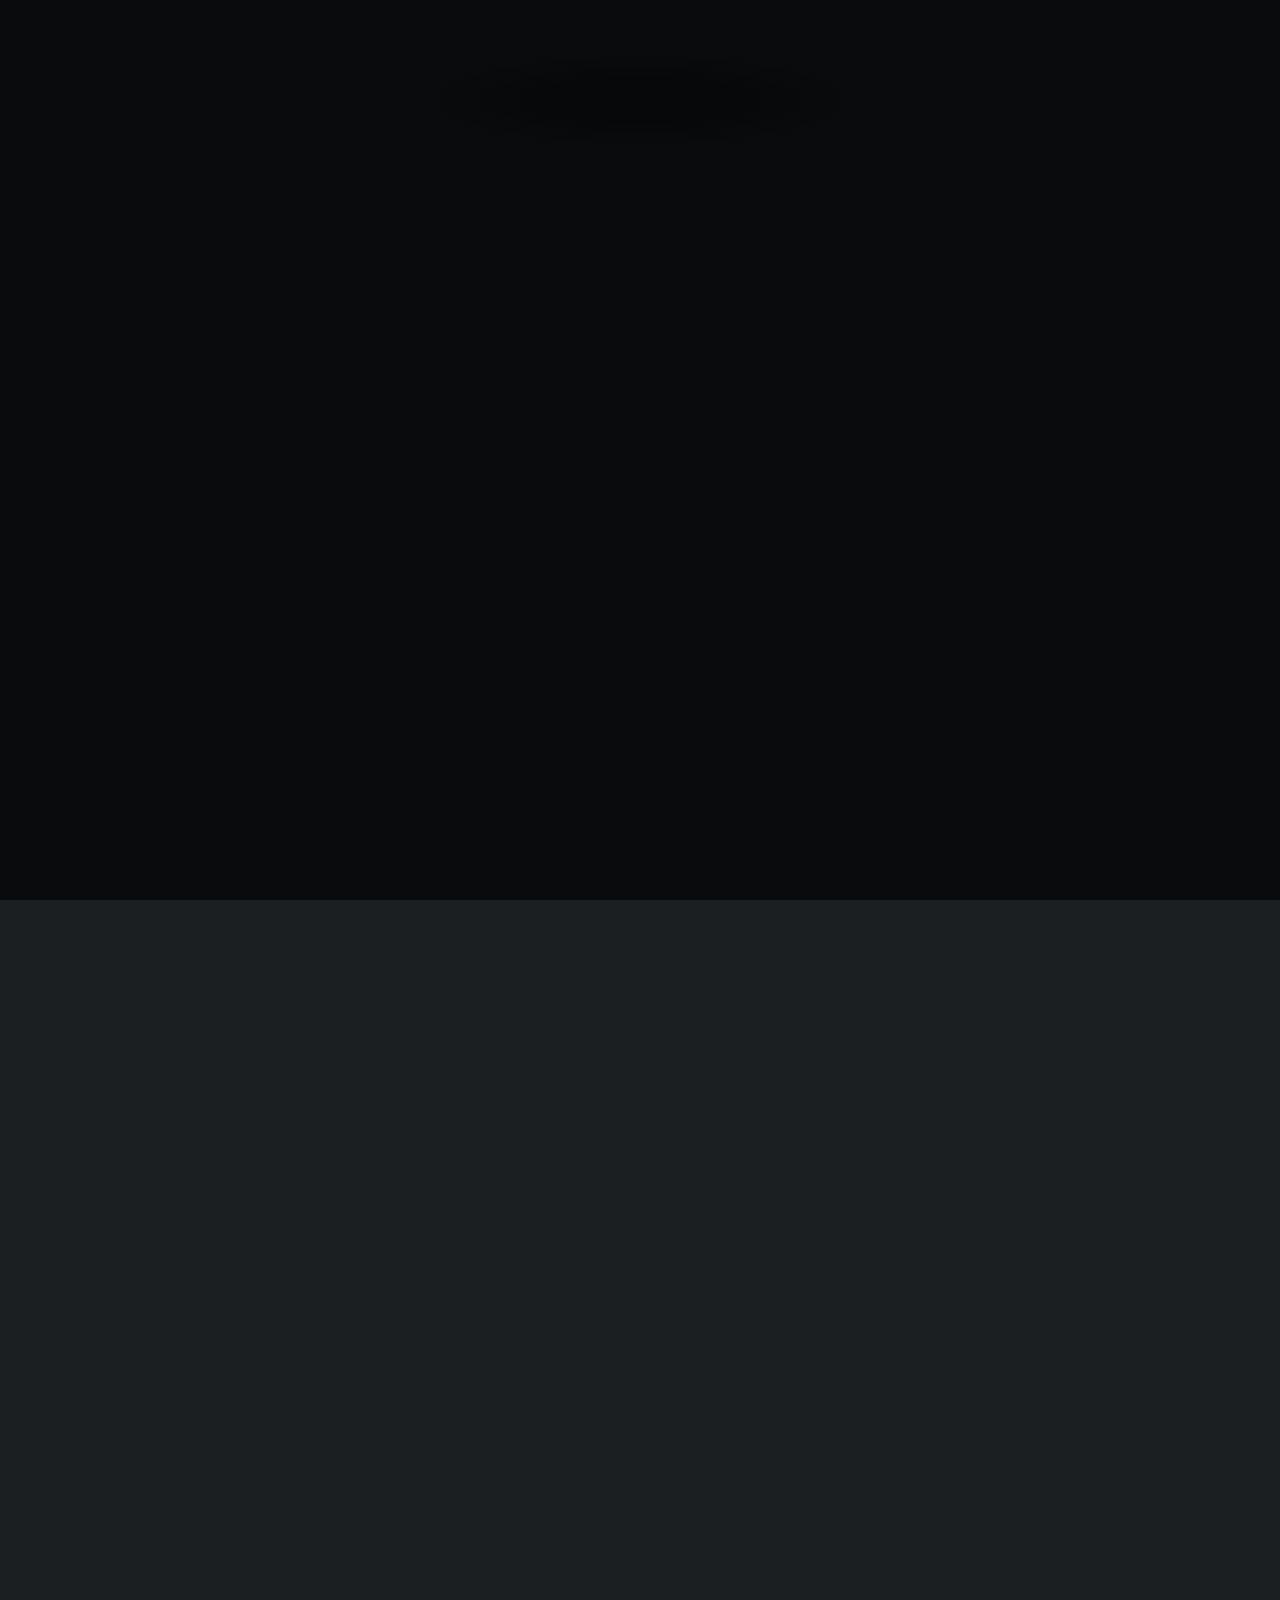
==== commit 2d4ba77e: "Updated index.html" ====
--- a/index.html
+++ b/index.html
@@ -48,7 +48,7 @@
 
 									Try adding "border-radius: 50%;" to the style attribute.
 								-->
-								<img src="images/headshot1.png" style="width:280px; height:280px; object-fit: cover;">
+								<img src="images/profile_3.png" style="width:280px; height:280px; object-fit: cover;">
 								<!-- 	
 								-->
 								<p>
@@ -146,18 +146,19 @@
 								<a href="https://iopscience.iop.org/article/10.3847/1538-3881/ace95f">Carr et al. 2023</a>,
 								
 							</p>
-							<p>
-								<b>Green Pea Galaxies</b><br>Green Pea galaxies (GPs) are among the most extreme star-forming
+							<span class="image main">
+								<img src="images/images_only.png" alt=""/>
+							</span>
+							<p>
+								<b>Assembling a Catalog of Green Pea Galaxies</b><br>Green Pea galaxies (GPs) are among the most extreme star-forming
 								galaxies known. With their extreme properties, including compact geometries, low metal abundances, 
 								and extreme star formation rates, GPs are thought to resemble galaxies present when the universe was
 								less than a billion years old (z > 6). Previous samples of GPs have been limited to lookback times of 
-								2-4 Gyrs (z = 0.11 - 0.35). My dissertation centers on assembling a new, statistically complete catalog 
-								of GPs found within SFACT that covers z = 0.31 - 0.51. We are using this sample to study the properties
-								of GPs in z = 0.31 - 0.51 and to answer questions about the redshift evolution of this class of galaxies.
-							</p>
-							<span class="image main">
-								<img src="images/images_only.png" alt=""/>
-							</span>
+								2-4 Gyrs (z = 0.11 - 0.35). My dissertation centers on assembling a new, deep catalog 
+								of GPs found within SFACT that covers z = 0.31 - 0.51. In the first GP catalog, we find a preliminary of 
+								~120 GP candidates across our three redshift windows. 87% of these systems are previously unknown! Learn more
+								about SFACT GPs here: <a href="https://iopscience.iop.org/article/10.3847/1538-4365/aea97c">Baker et al. 2026</a>
+							</p>
 						</article>
 
 						<!-- Here is the "Outreach" card. -->
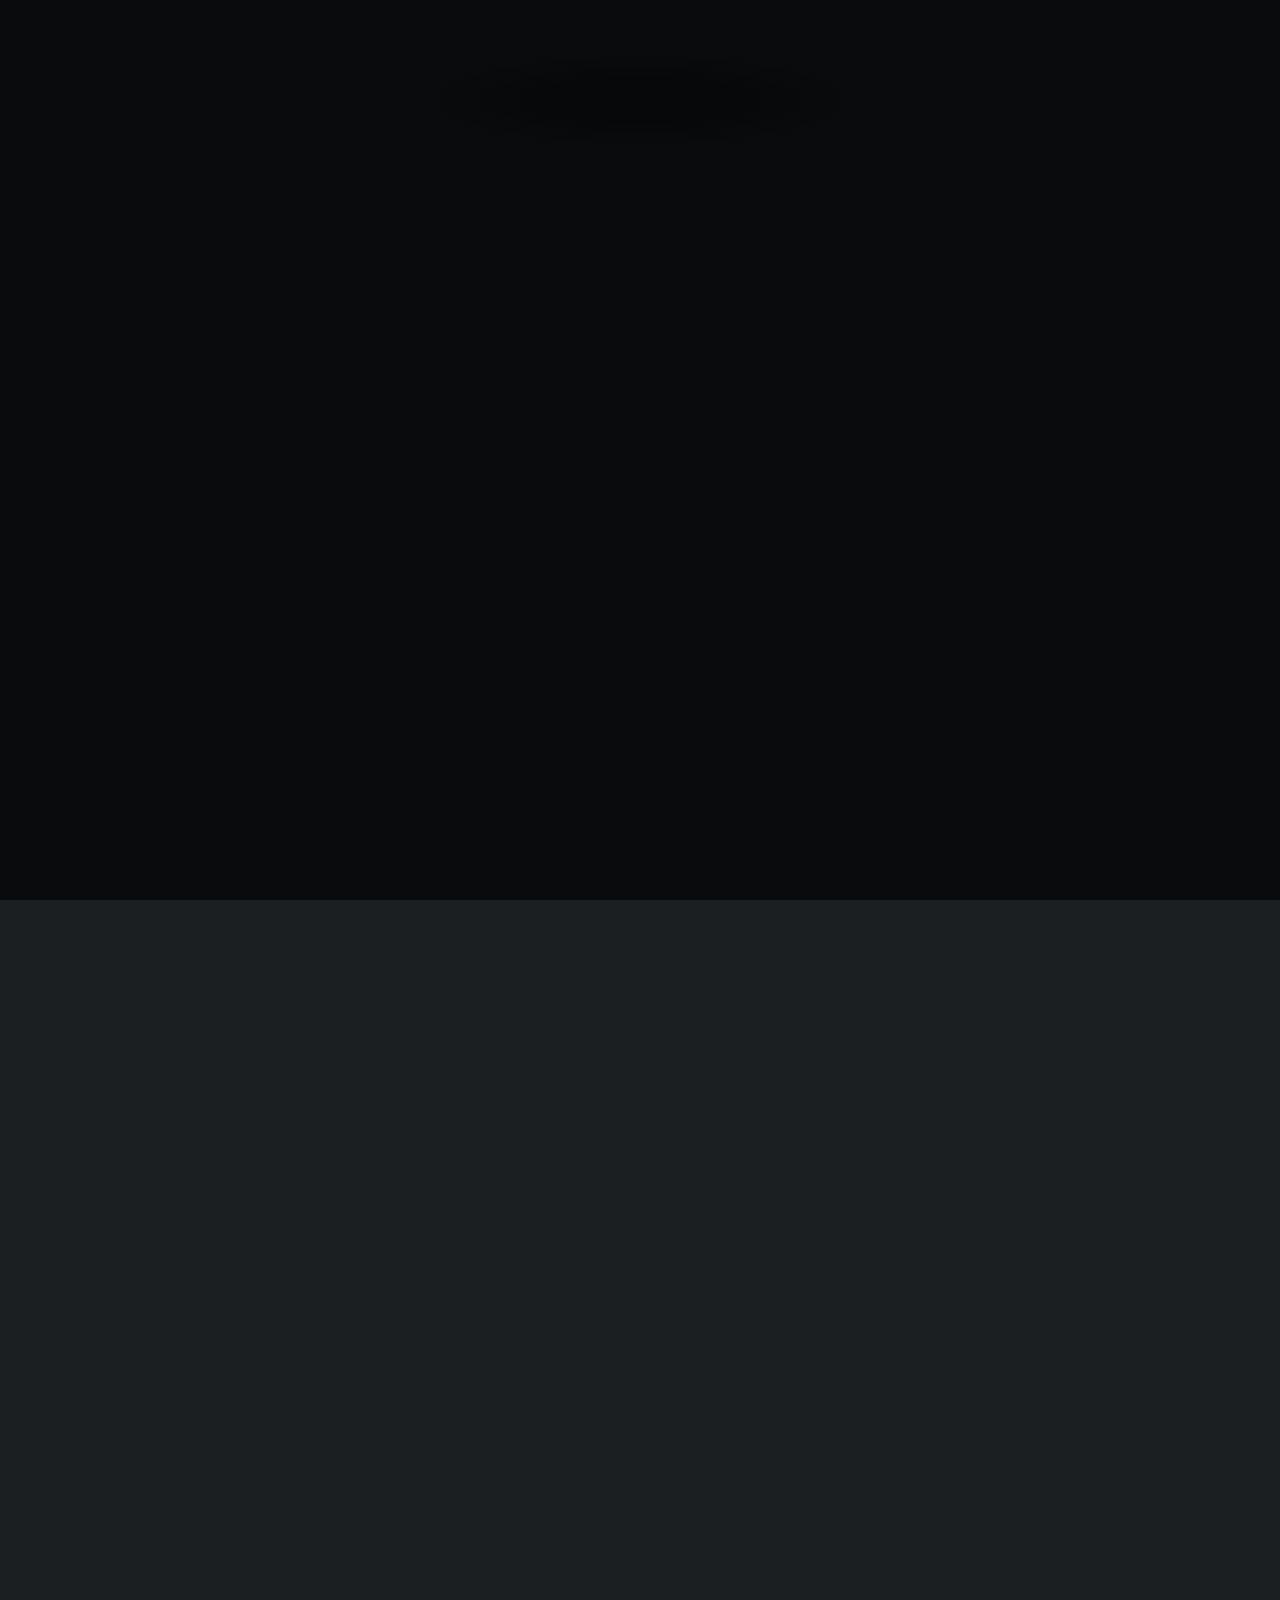
==== commit b846d37f: "Update index.html" ====
--- a/index.html
+++ b/index.html
@@ -159,6 +159,16 @@
 								~120 GP candidates across our three redshift windows. 87% of these systems are previously unknown! Learn more
 								about SFACT GPs here: <a href="https://iopscience.iop.org/article/10.3847/1538-4365/aea97c">Baker et al. 2026</a>
 							</p>
+							<span class="image main">
+								<img src="images/SFS02_NB2_A7068_BR_image_plot.png" alt=""/>
+							</span>
+							<p>
+								<b>Studying Metal Abundances of Green Peas</b><br>We have obtained follow-up spectra with the 
+								10m class Hobby-Eberly Telescope for 18 SFACT GPs, including ones in our highest redshift window. 								
+								With these spectra, we are exploring metal abundances of GPs to z=0.51, higher redshifts than previous GP studies
+								have probed (Baker et al. 2027, in prep). 
+								
+							</p>
 						</article>
 
 						<!-- Here is the "Outreach" card. -->
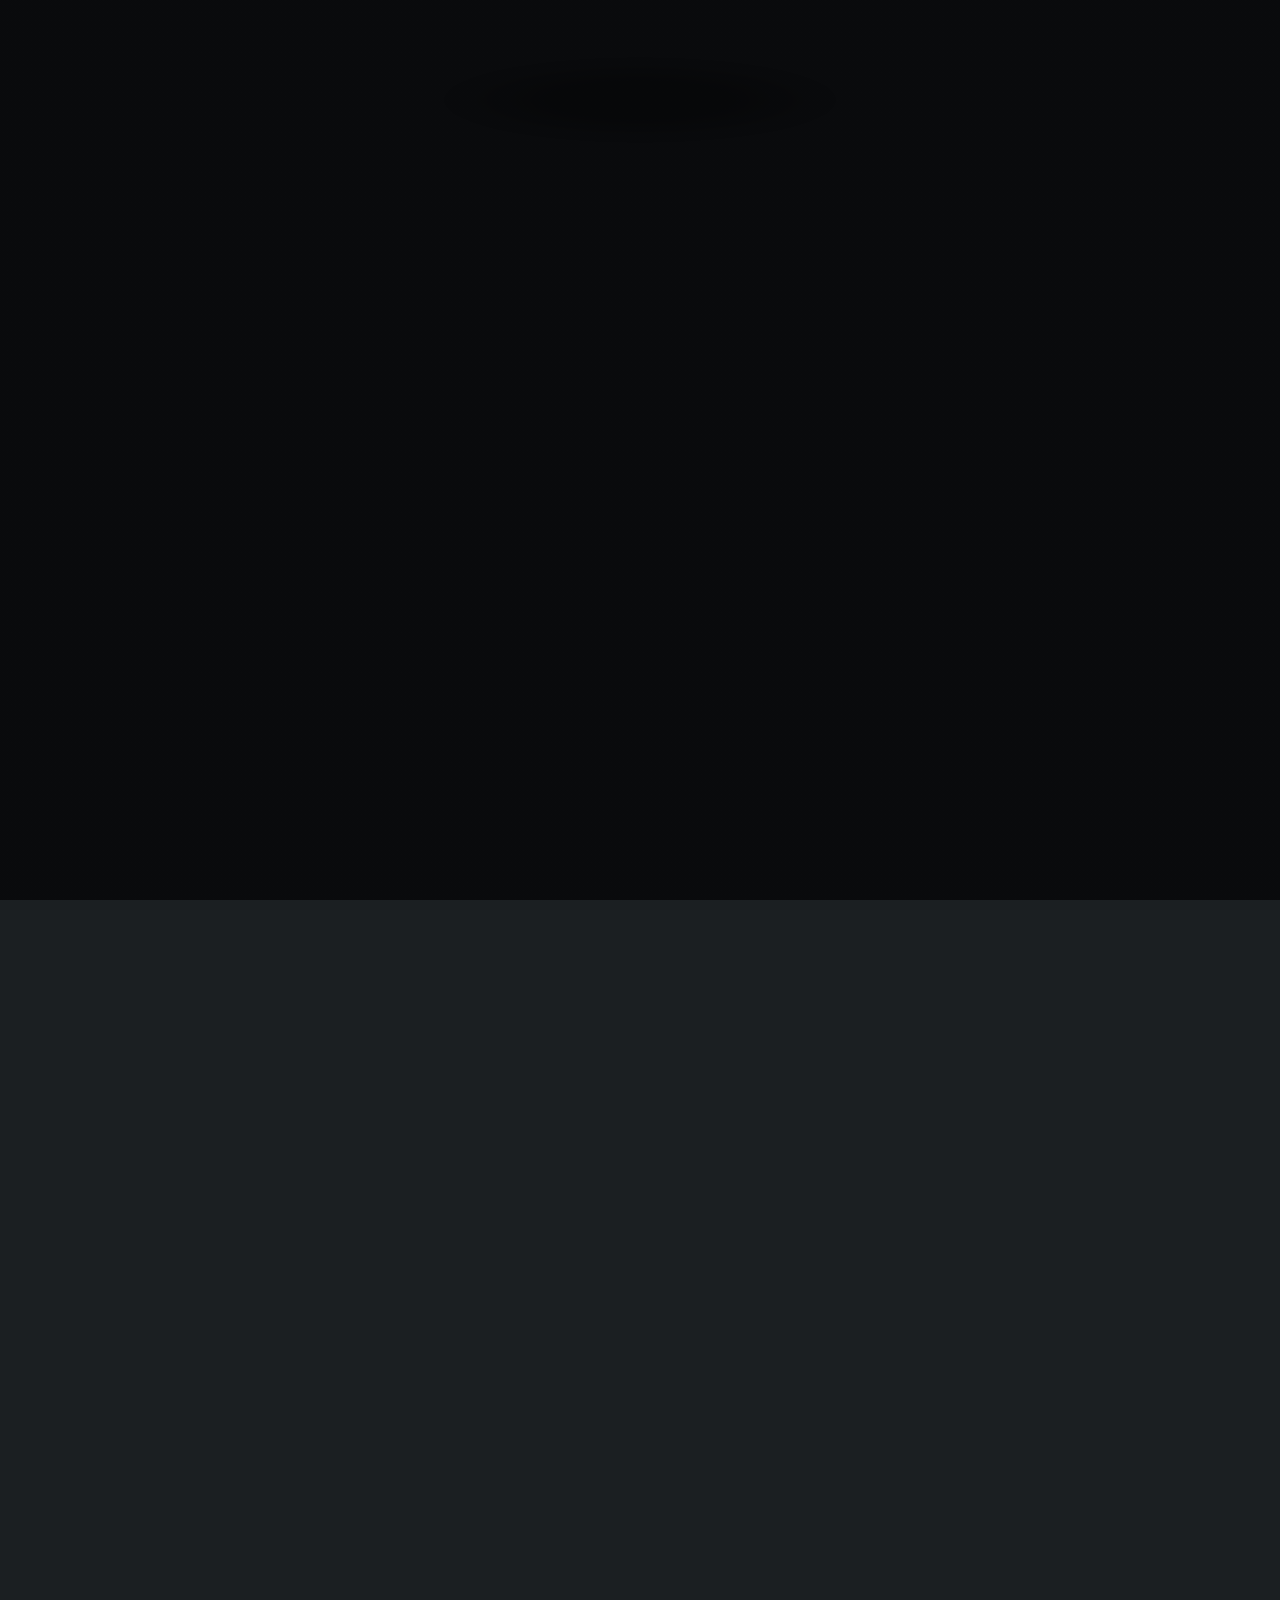
==== commit 1a7427a3: "Update index.html" ====
--- a/index.html
+++ b/index.html
@@ -56,10 +56,10 @@
 								</p>
 								<!-- test comment -->
 								<!-- Here is a paragraph where you can put a link to your CV -->
-								<p>
+								<!-- <p>
 									<!-- Note you will want to change where this points to! -->
-									<a href="images/Baker_CV_Dec2025.pdf" target="_blank">Curriculum Vitae</a>
-								</p>
+									<!-- <a href="images/Baker_CV_Dec2025.pdf" target="_blank">Curriculum Vitae</a> -->
+								<!-- </p> --> -->
 							</div>
 						</div>
 						<!-- This is the navigation menu -->
@@ -80,7 +80,7 @@
 									<a href="#outreach">Outreach</a>
 								</li>
 								<li>
-									<a href="#teaching">Teaching</a>
+									<a href="#teaching">CV</a>
 								</li>
 								<!-- 	You can add another button to your navigation menu by adding
 									another List Item with a link inside of it.
@@ -216,11 +216,13 @@
 						</article>
 
 						<!-- Here is a the "Contact" card. -->
-						<article id="teaching">
-							<h2 class="major">Teaching</h2>
-							<span class="image main">
-							    <img src="images/teaching2.jpg" alt="Outreach group photo">
-							</span>
+						<article id="CV">
+							<h2 class="major">CV</h2>
+							<!-- <span class="image main"> -->
+							    <!-- <img src="images/teaching2.jpg" alt="Outreach group photo"> -->
+							<!-- </span> -->
+							<iframe src="images/Baker_CV_Dec2025.pdf" title="CV" width="100%" height="600px" style="border: none;"></iframe>
+
 						</article>
 					</div>
 
